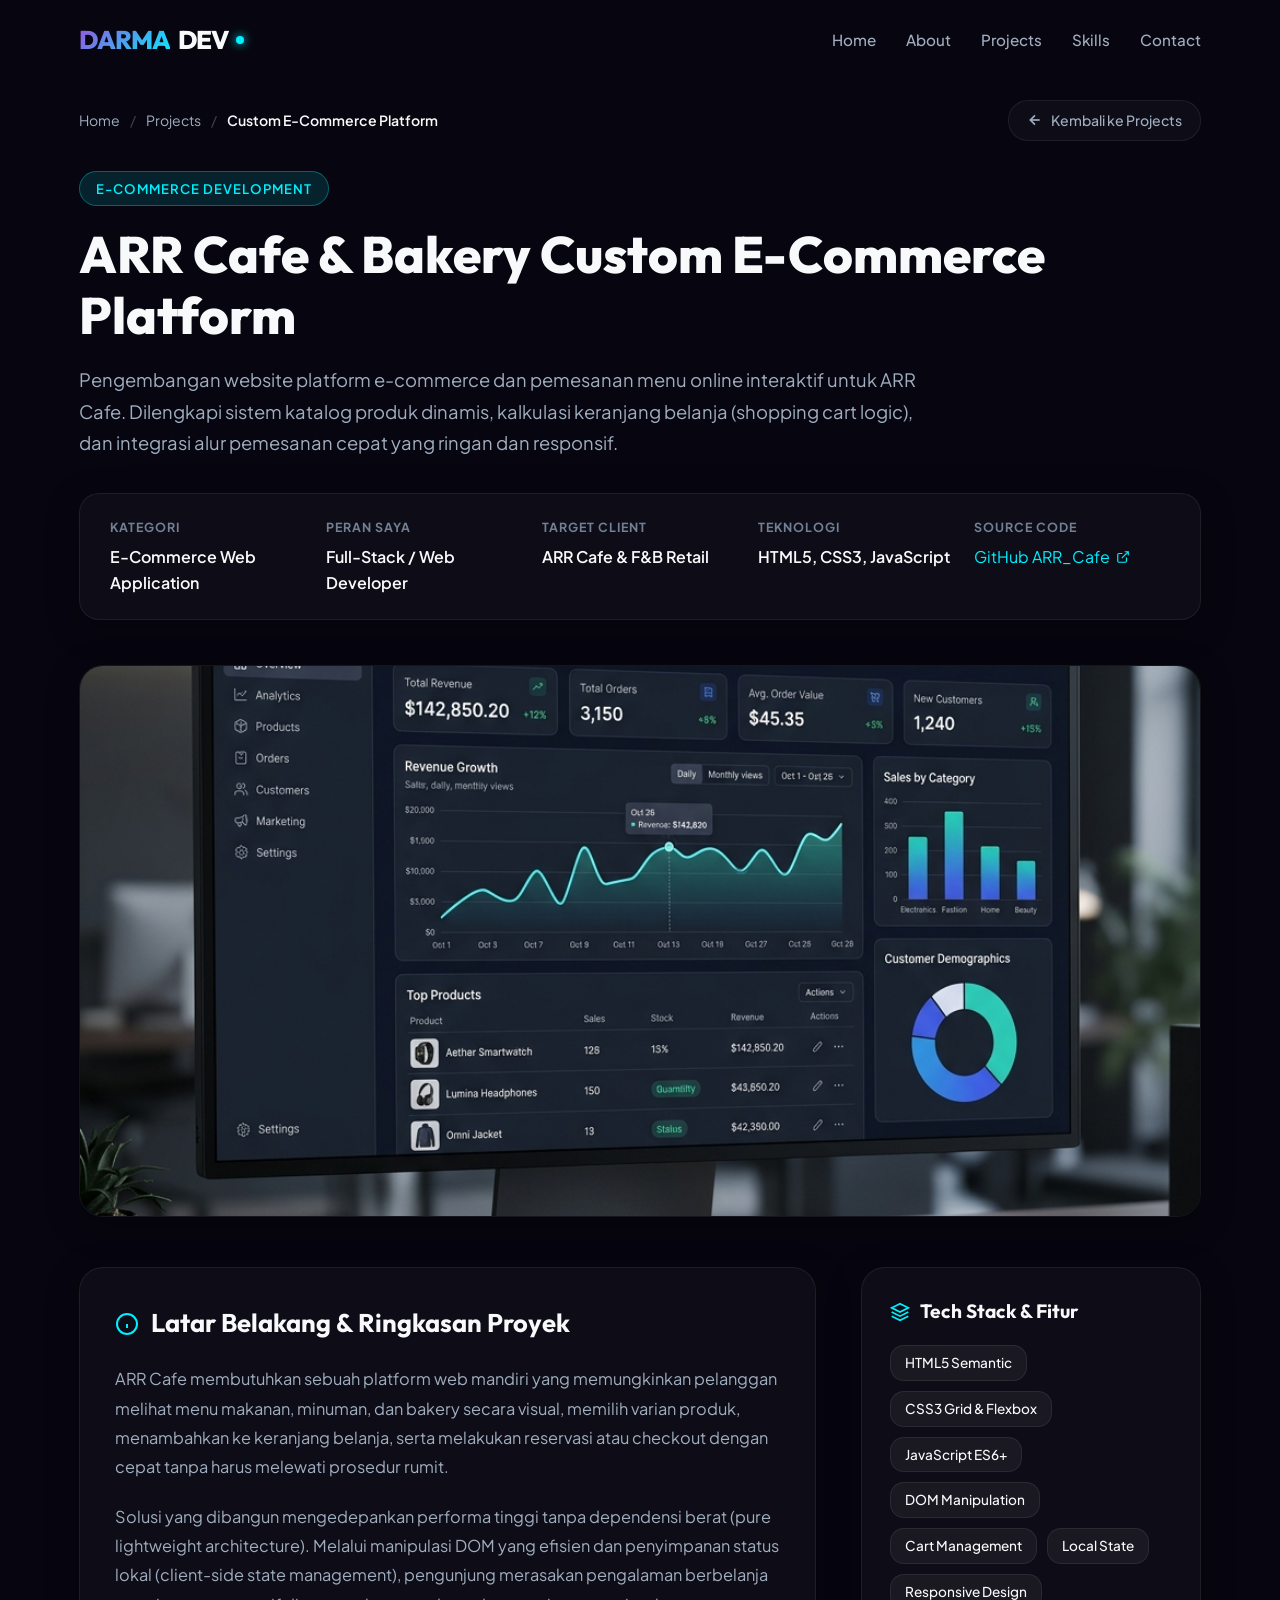
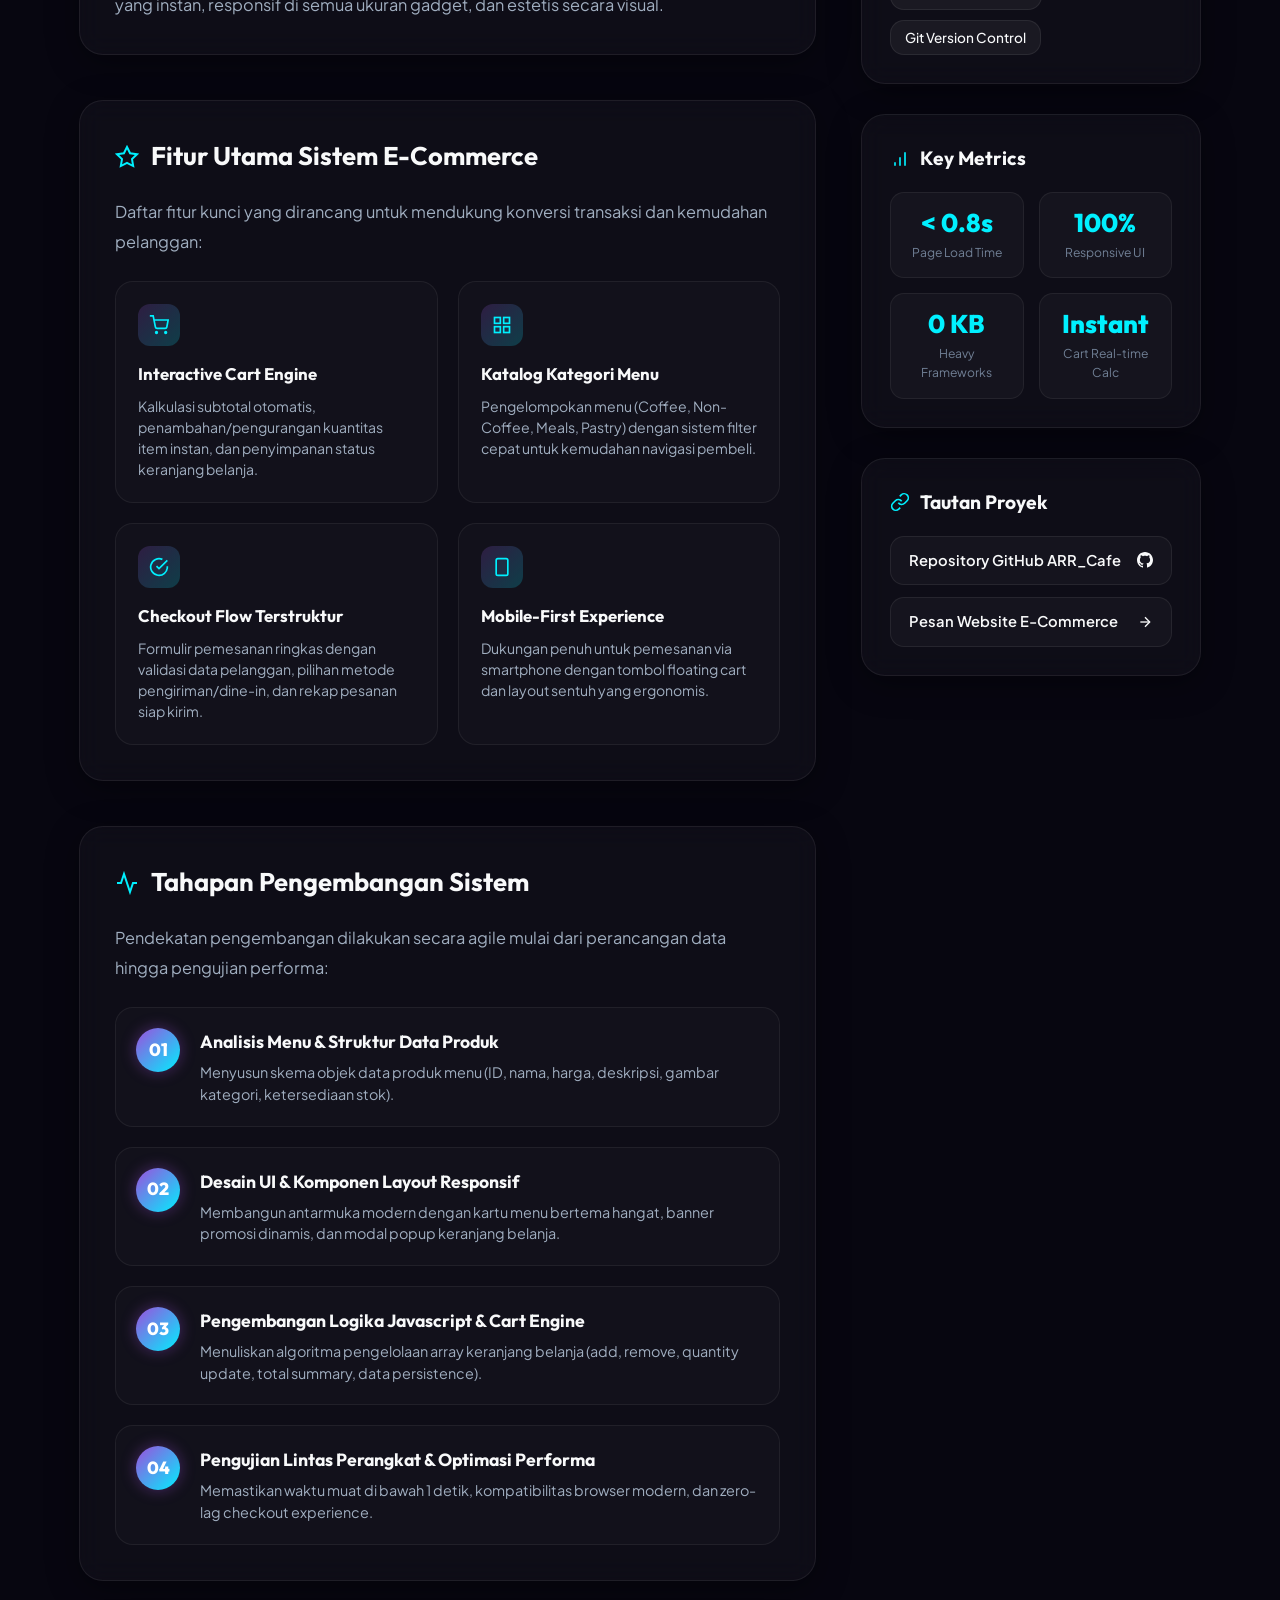
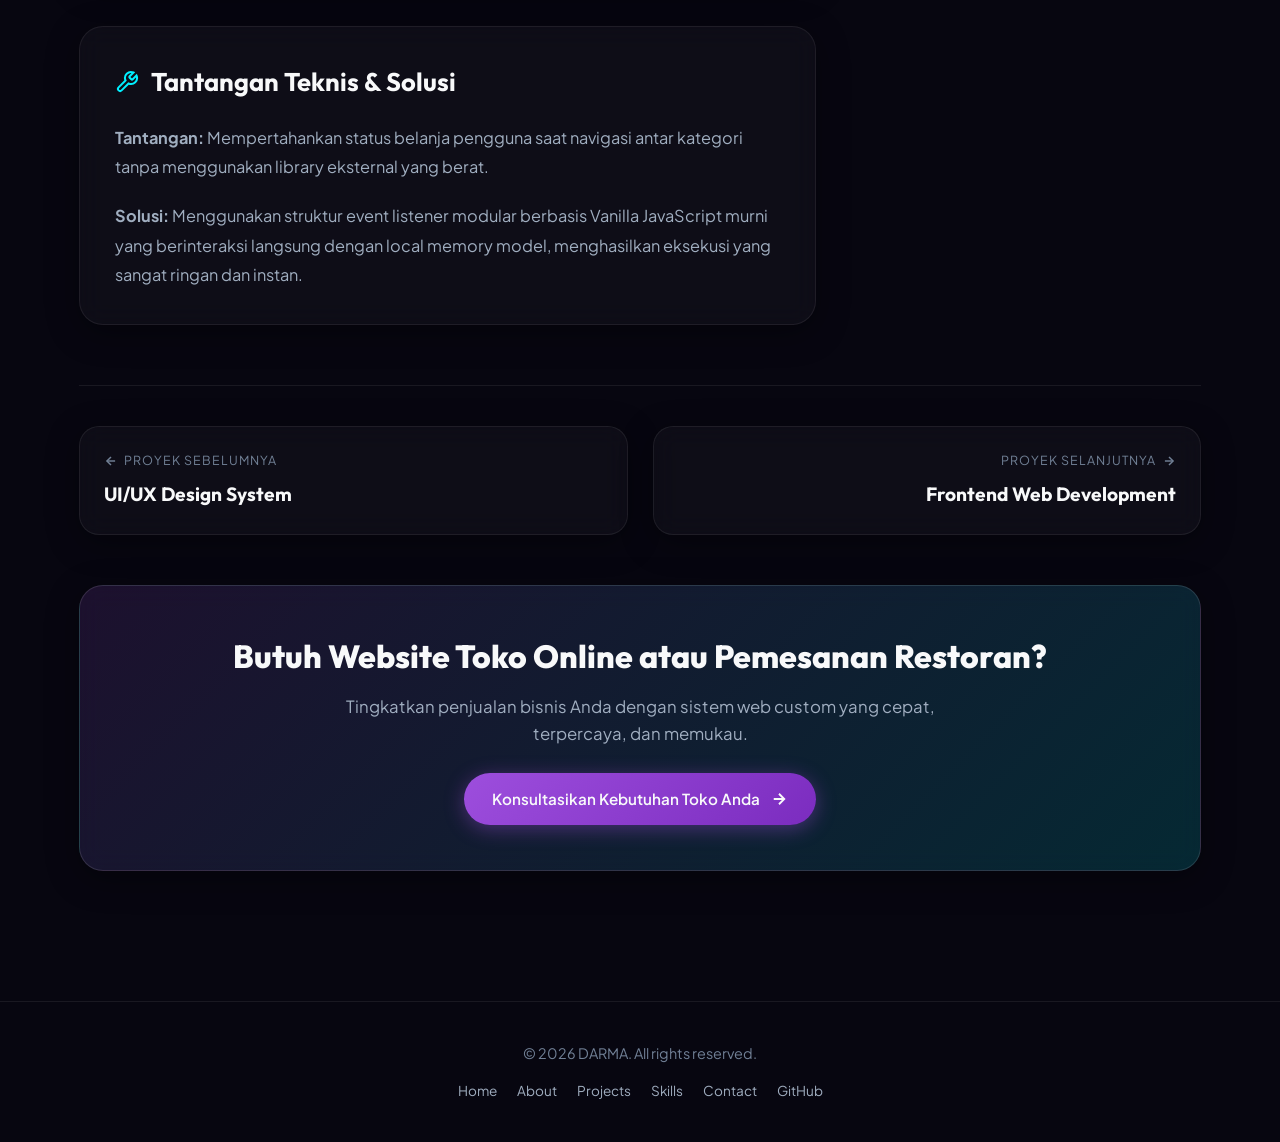
==== project-ecommerce.html @ d7060929 "first commit" ====
<!DOCTYPE html>
<html lang="id">

<head>
  <meta charset="UTF-8">
  <meta name="viewport" content="width=device-width, initial-scale=1.0">
  <title>Custom E-Commerce Platform (ARR Cafe) | Darma Portfolio</title>
  <meta name="description"
    content="Detail proyek Custom E-Commerce Platform (ARR Cafe): Platform toko online dan kafe interaktif dengan katalog produk, shopping cart logic, dan responsive checkout flow.">
  <link rel="stylesheet" href="styles.css">
</head>

<body>

  <!-- Ambient Glow Shapes -->
  <div class="ambient-glows">
    <div class="glow-1"></div>
    <div class="glow-2"></div>
    <div class="glow-3"></div>
  </div>

  <!-- Header Section -->
  <header id="header" class="scrolled">
    <div class="container">
      <a href="index.html#home" class="logo" id="nav-logo">
        <span>DARMA</span>DEV
        <div class="logo-dot"></div>
      </a>

      <div class="menu-btn" id="menu-btn" aria-label="Toggle menu" role="button">
        <span></span>
        <span></span>
        <span></span>
      </div>

      <nav id="nav-bar">
        <ul>
          <li><a href="index.html#home" class="nav-link">Home</a></li>
          <li><a href="index.html#about" class="nav-link">About</a></li>
          <li><a href="index.html#projects" class="nav-link active">Projects</a></li>
          <li><a href="index.html#skills" class="nav-link">Skills</a></li>
          <li><a href="index.html#contact" class="nav-link">Contact</a></li>
        </ul>
      </nav>
    </div>
  </header>

  <main class="project-detail-page">
    <div class="container">

      <!-- Breadcrumb & Back Button -->
      <div class="breadcrumb-wrap">
        <div class="breadcrumb">
          <a href="index.html#home">Home</a>
          <span class="breadcrumb-separator">/</span>
          <a href="index.html#projects">Projects</a>
          <span class="breadcrumb-separator">/</span>
          <span class="breadcrumb-current">Custom E-Commerce Platform</span>
        </div>
        <a href="index.html#projects" class="back-btn">
          <svg width="16" height="16" viewBox="0 0 24 24" fill="none" stroke="currentColor" stroke-width="2.5">
            <line x1="19" y1="12" x2="5" y2="12"></line>
            <polyline points="12 19 5 12 12 5"></polyline>
          </svg>
          Kembali ke Projects
        </a>
      </div>

      <!-- Project Hero Header -->
      <div class="project-detail-hero">
        <div class="project-hero-badge badge-ecom">E-Commerce Development</div>
        <h1 class="project-hero-title">
          ARR Cafe & Bakery <span class="gradient-text">Custom E-Commerce</span> Platform
        </h1>
        <p class="project-hero-subtitle">
          Pengembangan website platform e-commerce dan pemesanan menu online interaktif untuk ARR Cafe. Dilengkapi sistem katalog produk dinamis, kalkulasi keranjang belanja (shopping cart logic), dan integrasi alur pemesanan cepat yang ringan dan responsif.
        </p>

        <!-- Project Meta Bar -->
        <div class="glass-card project-meta-grid">
          <div class="project-meta-item">
            <h5>Kategori</h5>
            <p>E-Commerce Web Application</p>
          </div>
          <div class="project-meta-item">
            <h5>Peran Saya</h5>
            <p>Full-Stack / Web Developer</p>
          </div>
          <div class="project-meta-item">
            <h5>Target Client</h5>
            <p>ARR Cafe & F&B Retail</p>
          </div>
          <div class="project-meta-item">
            <h5>Teknologi</h5>
            <p>HTML5, CSS3, JavaScript</p>
          </div>
          <div class="project-meta-item">
            <h5>Source Code</h5>
            <a href="https://github.com/Darma-kze/ARR_Cafe" target="_blank" rel="noopener noreferrer">
              GitHub ARR_Cafe
              <svg width="14" height="14" viewBox="0 0 24 24" fill="none" stroke="currentColor" stroke-width="2">
                <path d="M18 13v6a2 2 0 0 1-2 2H5a2 2 0 0 1-2-2V8a2 2 0 0 1 2-2h6"></path>
                <polyline points="15 3 21 3 21 9"></polyline>
                <line x1="10" y1="14" x2="21" y2="3"></line>
              </svg>
            </a>
          </div>
        </div>

        <!-- Hero Showcase Image -->
        <div class="project-hero-img-box">
          <img src="assets/project_ecom.png" alt="ARR Cafe Custom E-Commerce Web Platform">
        </div>
      </div>

      <!-- Main Content Layout -->
      <div class="project-detail-layout">

        <!-- Left Main Content Column -->
        <div class="project-main-content">

          <!-- Section 1: Ringkasan Proyek -->
          <div class="glass-card detail-section-block">
            <h3>
              <svg width="24" height="24" viewBox="0 0 24 24" fill="none" stroke="currentColor" stroke-width="2">
                <circle cx="12" cy="12" r="10"></circle>
                <line x1="12" y1="16" x2="12" y2="12"></line>
                <line x1="12" y1="8" x2="12.01" y2="8"></line>
              </svg>
              Latar Belakang & Ringkasan Proyek
            </h3>
            <p>
              ARR Cafe membutuhkan sebuah platform web mandiri yang memungkinkan pelanggan melihat menu makanan, minuman, dan bakery secara visual, memilih varian produk, menambahkan ke keranjang belanja, serta melakukan reservasi atau checkout dengan cepat tanpa harus melewati prosedur rumit.
            </p>
            <p>
              Solusi yang dibangun mengedepankan performa tinggi tanpa dependensi berat (pure lightweight architecture). Melalui manipulasi DOM yang efisien dan penyimpanan status lokal (client-side state management), pengunjung merasakan pengalaman berbelanja yang instan, responsif di semua ukuran gadget, dan estetis secara visual.
            </p>
          </div>

          <!-- Section 2: Fitur Utama & Keunggulan -->
          <div class="glass-card detail-section-block">
            <h3>
              <svg width="24" height="24" viewBox="0 0 24 24" fill="none" stroke="currentColor" stroke-width="2">
                <polygon points="12 2 15.09 8.26 22 9.27 17 14.14 18.18 21.02 12 17.77 5.82 21.02 7 14.14 2 9.27 8.91 8.26 12 2"></polygon>
              </svg>
              Fitur Utama Sistem E-Commerce
            </h3>
            <p>
              Daftar fitur kunci yang dirancang untuk mendukung konversi transaksi dan kemudahan pelanggan:
            </p>

            <div class="detail-feature-grid">
              <div class="detail-feature-card">
                <div class="detail-feature-icon">
                  <svg width="20" height="20" viewBox="0 0 24 24" fill="none" stroke="currentColor" stroke-width="2">
                    <circle cx="9" cy="21" r="1"></circle>
                    <circle cx="20" cy="21" r="1"></circle>
                    <path d="M1 1h4l2.68 13.39a2 2 0 0 0 2 1.61h9.72a2 2 0 0 0 2-1.61L23 6H6"></path>
                  </svg>
                </div>
                <h4>Interactive Cart Engine</h4>
                <p>Kalkulasi subtotal otomatis, penambahan/pengurangan kuantitas item instan, dan penyimpanan status keranjang belanja.</p>
              </div>

              <div class="detail-feature-card">
                <div class="detail-feature-icon">
                  <svg width="20" height="20" viewBox="0 0 24 24" fill="none" stroke="currentColor" stroke-width="2">
                    <rect x="3" y="3" width="7" height="7"></rect>
                    <rect x="14" y="3" width="7" height="7"></rect>
                    <rect x="14" y="14" width="7" height="7"></rect>
                    <rect x="3" y="14" width="7" height="7"></rect>
                  </svg>
                </div>
                <h4>Katalog Kategori Menu</h4>
                <p>Pengelompokan menu (Coffee, Non-Coffee, Meals, Pastry) dengan sistem filter cepat untuk kemudahan navigasi pembeli.</p>
              </div>

              <div class="detail-feature-card">
                <div class="detail-feature-icon">
                  <svg width="20" height="20" viewBox="0 0 24 24" fill="none" stroke="currentColor" stroke-width="2">
                    <path d="M22 11.08V12a10 10 0 1 1-5.93-9.14"></path>
                    <polyline points="22 4 12 14.01 9 11.01"></polyline>
                  </svg>
                </div>
                <h4>Checkout Flow Terstruktur</h4>
                <p>Formulir pemesanan ringkas dengan validasi data pelanggan, pilihan metode pengiriman/dine-in, dan rekap pesanan siap kirim.</p>
              </div>

              <div class="detail-feature-card">
                <div class="detail-feature-icon">
                  <svg width="20" height="20" viewBox="0 0 24 24" fill="none" stroke="currentColor" stroke-width="2">
                    <rect x="5" y="2" width="14" height="20" rx="2" ry="2"></rect>
                    <line x1="12" y1="18" x2="12.01" y2="18"></line>
                  </svg>
                </div>
                <h4>Mobile-First Experience</h4>
                <p>Dukungan penuh untuk pemesanan via smartphone dengan tombol floating cart dan layout sentuh yang ergonomis.</p>
              </div>
            </div>
          </div>

          <!-- Section 3: Metodologi & Alur Proses -->
          <div class="glass-card detail-section-block">
            <h3>
              <svg width="24" height="24" viewBox="0 0 24 24" fill="none" stroke="currentColor" stroke-width="2">
                <polyline points="22 12 18 12 15 21 9 3 6 12 2 12"></polyline>
              </svg>
              Tahapan Pengembangan Sistem
            </h3>
            <p>
              Pendekatan pengembangan dilakukan secara agile mulai dari perancangan data hingga pengujian performa:
            </p>

            <div class="process-timeline">
              <div class="process-step-card">
                <div class="process-step-num">01</div>
                <div class="process-step-body">
                  <h4>Analisis Menu & Struktur Data Produk</h4>
                  <p>Menyusun skema objek data produk menu (ID, nama, harga, deskripsi, gambar kategori, ketersediaan stok).</p>
                </div>
              </div>

              <div class="process-step-card">
                <div class="process-step-num">02</div>
                <div class="process-step-body">
                  <h4>Desain UI & Komponen Layout Responsif</h4>
                  <p>Membangun antarmuka modern dengan kartu menu bertema hangat, banner promosi dinamis, dan modal popup keranjang belanja.</p>
                </div>
              </div>

              <div class="process-step-card">
                <div class="process-step-num">03</div>
                <div class="process-step-body">
                  <h4>Pengembangan Logika Javascript & Cart Engine</h4>
                  <p>Menuliskan algoritma pengelolaan array keranjang belanja (add, remove, quantity update, total summary, data persistence).</p>
                </div>
              </div>

              <div class="process-step-card">
                <div class="process-step-num">04</div>
                <div class="process-step-body">
                  <h4>Pengujian Lintas Perangkat & Optimasi Performa</h4>
                  <p>Memastikan waktu muat di bawah 1 detik, kompatibilitas browser modern, dan zero-lag checkout experience.</p>
                </div>
              </div>
            </div>
          </div>

          <!-- Section 4: Tantangan & Solusi -->
          <div class="glass-card detail-section-block">
            <h3>
              <svg width="24" height="24" viewBox="0 0 24 24" fill="none" stroke="currentColor" stroke-width="2">
                <path d="M14.7 6.3a1 1 0 0 0 0 1.4l1.6 1.6a1 1 0 0 0 1.4 0l3.77-3.77a6 6 0 0 1-7.94 7.94l-6.91 6.91a2.12 2.12 0 0 1-3-3l6.91-6.91a6 6 0 0 1 7.94-7.94l-3.76 3.76z"></path>
              </svg>
              Tantangan Teknis & Solusi
            </h3>
            <p>
              <strong>Tantangan:</strong> Mempertahankan status belanja pengguna saat navigasi antar kategori tanpa menggunakan library eksternal yang berat.
            </p>
            <p>
              <strong>Solusi:</strong> Menggunakan struktur event listener modular berbasis Vanilla JavaScript murni yang berinteraksi langsung dengan local memory model, menghasilkan eksekusi yang sangat ringan dan instan.
            </p>
          </div>

        </div>

        <!-- Right Sidebar Column -->
        <div class="project-sidebar">

          <!-- Tech Stack Box -->
          <div class="glass-card sidebar-card">
            <h4>
              <svg width="20" height="20" viewBox="0 0 24 24" fill="none" stroke="currentColor" stroke-width="2">
                <path d="M12 2L2 7l10 5 10-5-10-5z"></path>
                <path d="M2 17l10 5 10-5"></path>
                <path d="M2 12l10 5 10-5"></path>
              </svg>
              Tech Stack & Fitur
            </h4>
            <div class="tech-badges-wrap">
              <span class="tech-badge-item">HTML5 Semantic</span>
              <span class="tech-badge-item">CSS3 Grid & Flexbox</span>
              <span class="tech-badge-item">JavaScript ES6+</span>
              <span class="tech-badge-item">DOM Manipulation</span>
              <span class="tech-badge-item">Cart Management</span>
              <span class="tech-badge-item">Local State</span>
              <span class="tech-badge-item">Responsive Design</span>
              <span class="tech-badge-item">Git Version Control</span>
            </div>
          </div>

          <!-- Impact Metrics -->
          <div class="glass-card sidebar-card">
            <h4>
              <svg width="20" height="20" viewBox="0 0 24 24" fill="none" stroke="currentColor" stroke-width="2">
                <line x1="12" y1="20" x2="12" y2="10"></line>
                <line x1="18" y1="20" x2="18" y2="4"></line>
                <line x1="6" y1="20" x2="6" y2="16"></line>
              </svg>
              Key Metrics
            </h4>
            <div class="metrics-grid">
              <div class="metric-item">
                <div class="metric-number">&lt; 0.8s</div>
                <div class="metric-label">Page Load Time</div>
              </div>
              <div class="metric-item">
                <div class="metric-number">100%</div>
                <div class="metric-label">Responsive UI</div>
              </div>
              <div class="metric-item">
                <div class="metric-number">0 KB</div>
                <div class="metric-label">Heavy Frameworks</div>
              </div>
              <div class="metric-item">
                <div class="metric-number">Instant</div>
                <div class="metric-label">Cart Real-time Calc</div>
              </div>
            </div>
          </div>

          <!-- Quick Actions & Links -->
          <div class="glass-card sidebar-card">
            <h4>
              <svg width="20" height="20" viewBox="0 0 24 24" fill="none" stroke="currentColor" stroke-width="2">
                <path d="M10 13a5 5 0 0 0 7.54.54l3-3a5 5 0 0 0-7.07-7.07l-1.72 1.71"></path>
                <path d="M14 11a5 5 0 0 0-7.54-.54l-3 3a5 5 0 0 0 7.07 7.07l1.71-1.71"></path>
              </svg>
              Tautan Proyek
            </h4>
            <div class="sidebar-links">
              <a href="https://github.com/Darma-kze/ARR_Cafe" target="_blank" rel="noopener noreferrer" class="sidebar-link-btn btn-github">
                <span>Repository GitHub ARR_Cafe</span>
                <svg width="16" height="16" fill="currentColor" viewBox="0 0 24 24">
                  <path d="M12 0c-6.626 0-12 5.373-12 12 0 5.302 3.438 9.8 8.207 11.387.599.111.793-.261.793-.577v-2.234c-3.338.726-4.033-1.416-4.033-1.416-.546-1.387-1.333-1.756-1.333-1.756-1.089-.745.083-.729.083-.729 1.205.084 1.839 1.237 1.839 1.237 1.07 1.834 2.807 1.304 3.492.997.107-.775.418-1.305.762-1.604-2.665-.305-5.467-1.334-5.467-5.931 0-1.311.469-2.381 1.236-3.221-.124-.303-.535-1.524.117-3.176 0 0 1.008-.322 3.301 1.23.957-.266 1.983-.399 3.003-.404 1.02.005 2.047.138 3.006.404 2.291-1.552 3.297-1.23 3.297-1.23.653 1.653.242 2.874.118 3.176.77.84 1.235 1.911 1.235 3.221 0 4.609-2.807 5.624-5.479 5.921.43.372.823 1.102.823 2.222v3.293c0 .319.192.694.801.576 4.765-1.589 8.199-6.086 8.199-11.386 0-6.627-5.373-12-12-12z" />
                </svg>
              </a>
              <a href="index.html#contact" class="sidebar-link-btn">
                <span>Pesan Website E-Commerce</span>
                <svg width="16" height="16" viewBox="0 0 24 24" fill="none" stroke="currentColor" stroke-width="2">
                  <line x1="5" y1="12" x2="19" y2="12"></line>
                  <polyline points="12 5 19 12 12 19"></polyline>
                </svg>
              </a>
            </div>
          </div>

        </div>

      </div>

      <!-- Pagination Navigation (Prev & Next Project) -->
      <div class="project-pagination-wrap">
        <a href="project-uiux.html" class="glass-card pagination-btn-card">
          <span class="pagination-label">
            <svg width="14" height="14" viewBox="0 0 24 24" fill="none" stroke="currentColor" stroke-width="2.5">
              <line x1="19" y1="12" x2="5" y2="12"></line>
              <polyline points="12 19 5 12 12 5"></polyline>
            </svg>
            Proyek Sebelumnya
          </span>
          <span class="pagination-title">UI/UX Design System</span>
        </a>

        <a href="project-frontend.html" class="glass-card pagination-btn-card next">
          <span class="pagination-label">
            Proyek Selanjutnya
            <svg width="14" height="14" viewBox="0 0 24 24" fill="none" stroke="currentColor" stroke-width="2.5">
              <line x1="5" y1="12" x2="19" y2="12"></line>
              <polyline points="12 5 19 12 12 19"></polyline>
            </svg>
          </span>
          <span class="pagination-title">Frontend Web Development</span>
        </a>
      </div>

      <!-- Bottom CTA Banner -->
      <div class="glass-card project-detail-cta">
        <h3>Butuh Website Toko Online atau Pemesanan Restoran?</h3>
        <p>Tingkatkan penjualan bisnis Anda dengan sistem web custom yang cepat, terpercaya, dan memukau.</p>
        <a href="index.html#contact" class="btn btn-primary" style="display: inline-flex;">
          Konsultasikan Kebutuhan Toko Anda
          <svg width="18" height="18" viewBox="0 0 24 24" fill="none" stroke="currentColor" stroke-width="2.5">
            <line x1="5" y1="12" x2="19" y2="12"></line>
            <polyline points="12 5 19 12 12 19"></polyline>
          </svg>
        </a>
      </div>

    </div>
  </main>

  <!-- Footer Section -->
  <footer>
    <div class="container">
      <p>&copy; 2026 DARMA. All rights reserved.</p>
      <div class="footer-links">
        <a href="index.html#home">Home</a>
        <a href="index.html#about">About</a>
        <a href="index.html#projects">Projects</a>
        <a href="index.html#skills">Skills</a>
        <a href="index.html#contact">Contact</a>
        <a href="https://github.com/Darma-kze" target="_blank" rel="noopener noreferrer">GitHub</a>
      </div>
    </div>
  </footer>

  <script src="script.js"></script>
</body>

</html>
---- styles.css ----
@import url('https://fonts.googleapis.com/css2?family=Outfit:wght@300;400;500;600;700;800&family=Plus+Jakarta+Sans:wght@300;400;500;600;700;800&display=swap');

/* --- CUSTOM VARIABLES --- */
:root {
  --font-heading: 'Outfit', sans-serif;
  --font-body: 'Plus Jakarta Sans', sans-serif;
  
  --bg-dark: #070610;
  --bg-card: rgba(255, 255, 255, 0.03);
  --bg-card-hover: rgba(255, 255, 255, 0.06);
  --border-color: rgba(255, 255, 255, 0.07);
  --border-color-hover: rgba(255, 255, 255, 0.15);
  
  --primary: #9d4edd;
  --primary-glow: rgba(157, 78, 221, 0.4);
  --secondary: #00f0ff;
  --secondary-glow: rgba(0, 240, 255, 0.4);
  --accent: #ff007f;
  
  --text-primary: #f8f9fa;
  --text-secondary: #a0aec0;
  --text-muted: #718096;
  
  --transition-smooth: all 0.4s cubic-bezier(0.16, 1, 0.3, 1);
  --transition-fast: all 0.2s ease;
  
  --glass-blur: blur(12px);
  --glass-shadow: 0 8px 32px 0 rgba(0, 0, 0, 0.37);
  
  --container-max-width: 1200px;
}

/* --- BASE & RESET --- */
* {
  box-sizing: border-box;
  margin: 0;
  padding: 0;
}

html {
  scroll-behavior: smooth;
  font-size: 16px;
  background-color: var(--bg-dark);
}

body {
  font-family: var(--font-body);
  color: var(--text-primary);
  background-color: var(--bg-dark);
  line-height: 1.6;
  overflow-x: hidden;
  position: relative;
}

/* Custom Scrollbar */
::-webkit-scrollbar {
  width: 8px;
}
::-webkit-scrollbar-track {
  background: var(--bg-dark);
}
::-webkit-scrollbar-thumb {
  background: var(--primary);
  border-radius: 4px;
}
::-webkit-scrollbar-thumb:hover {
  background: var(--secondary);
}

a {
  color: inherit;
  text-decoration: none;
  transition: var(--transition-fast);
}

ul {
  list-style: none;
}

img {
  max-width: 100%;
  display: block;
}

input, textarea, button {
  font-family: inherit;
  background: transparent;
  border: none;
  outline: none;
}

/* --- BACKDROP GLOW ANIMATION --- */
.ambient-glows {
  position: absolute;
  top: 0;
  left: 0;
  width: 100%;
  height: 100%;
  overflow: hidden;
  z-index: -1;
  pointer-events: none;
}

.glow-1, .glow-2, .glow-3 {
  position: absolute;
  border-radius: 50%;
  filter: blur(120px);
  opacity: 0.15;
  animation: pulse 12s infinite alternate ease-in-out;
}

.glow-1 {
  width: 500px;
  height: 500px;
  background: var(--primary);
  top: -10%;
  right: -5%;
  animation-duration: 15s;
}

.glow-2 {
  width: 600px;
  height: 600px;
  background: var(--secondary);
  top: 40%;
  left: -10%;
  animation-duration: 18s;
  animation-delay: 2s;
}

.glow-3 {
  width: 400px;
  height: 400px;
  background: var(--accent);
  bottom: 5%;
  right: 5%;
  animation-duration: 12s;
  animation-delay: 4s;
}

@keyframes pulse {
  0% {
    transform: translate(0, 0) scale(1);
  }
  100% {
    transform: translate(50px, 30px) scale(1.15);
  }
}

/* --- CORE LAYOUT --- */
.container {
  width: 90%;
  max-width: var(--container-max-width);
  margin: 0 auto;
  padding: 0 15px;
}

section {
  padding: 100px 0 80px 0;
  position: relative;
}

.section-title {
  font-family: var(--font-heading);
  font-size: 2.5rem;
  font-weight: 700;
  text-align: center;
  margin-bottom: 50px;
  position: relative;
  letter-spacing: -0.5px;
}

.section-title span {
  background: linear-gradient(135deg, var(--primary), var(--secondary));
  -webkit-background-clip: text;
  -webkit-text-fill-color: transparent;
}

/* --- GLASSMORPHISM CARD UTILITY --- */
.glass-card {
  background: var(--bg-card);
  backdrop-filter: var(--glass-blur);
  -webkit-backdrop-filter: var(--glass-blur);
  border: 1px solid var(--border-color);
  border-radius: 16px;
  box-shadow: var(--glass-shadow);
  transition: var(--transition-smooth);
}

.glass-card:hover {
  border-color: var(--border-color-hover);
  background: var(--bg-card-hover);
  transform: translateY(-5px);
  box-shadow: 0 12px 40px 0 rgba(157, 78, 221, 0.15);
}

/* --- HEADER & NAVIGATION --- */
header {
  position: fixed;
  top: 0;
  left: 0;
  width: 100%;
  z-index: 1000;
  transition: var(--transition-smooth);
}

header.scrolled {
  background: rgba(7, 6, 16, 0.7);
  backdrop-filter: var(--glass-blur);
  -webkit-backdrop-filter: var(--glass-blur);
  border-bottom: 1px solid var(--border-color);
  box-shadow: 0 4px 30px rgba(0, 0, 0, 0.2);
}

header .container {
  display: flex;
  justify-content: space-between;
  align-items: center;
  height: 80px;
}

.logo {
  font-family: var(--font-heading);
  font-size: 1.6rem;
  font-weight: 800;
  letter-spacing: -1px;
  display: flex;
  align-items: center;
  gap: 8px;
}

.logo span {
  background: linear-gradient(135deg, var(--primary), var(--secondary));
  -webkit-background-clip: text;
  -webkit-text-fill-color: transparent;
}

.logo-dot {
  width: 8px;
  height: 8px;
  background-color: var(--secondary);
  border-radius: 50%;
  box-shadow: 0 0 10px var(--secondary);
}

nav ul {
  display: flex;
  gap: 30px;
}

nav a {
  font-size: 0.95rem;
  font-weight: 500;
  color: var(--text-secondary);
  position: relative;
  padding: 6px 0;
}

nav a:hover, nav a.active {
  color: var(--text-primary);
}

nav a::after {
  content: '';
  position: absolute;
  bottom: 0;
  left: 0;
  width: 0;
  height: 2px;
  background: linear-gradient(90deg, var(--primary), var(--secondary));
  transition: var(--transition-smooth);
}

nav a:hover::after, nav a.active::after {
  width: 100%;
}

.menu-btn {
  display: none;
  cursor: pointer;
  flex-direction: column;
  gap: 6px;
}

.menu-btn span {
  display: block;
  width: 25px;
  height: 2px;
  background-color: var(--text-primary);
  transition: var(--transition-fast);
}

/* --- HERO SECTION --- */
.hero {
  min-height: 100vh;
  display: flex;
  align-items: center;
  padding-top: 100px;
}

.hero-wrapper {
  display: grid;
  grid-template-columns: 1.2fr 0.8fr;
  align-items: center;
  gap: 40px;
}

.hero-content {
  display: flex;
  flex-direction: column;
  gap: 20px;
}

.hero-tag {
  align-self: flex-start;
  padding: 6px 16px;
  border-radius: 20px;
  background: rgba(157, 78, 221, 0.15);
  border: 1px solid rgba(157, 78, 221, 0.3);
  color: #c8b6ff;
  font-size: 0.85rem;
  font-weight: 600;
  letter-spacing: 0.5px;
  display: flex;
  align-items: center;
  gap: 8px;
}

.hero-tag::before {
  content: '';
  display: inline-block;
  width: 6px;
  height: 6px;
  background-color: var(--primary);
  border-radius: 50%;
  box-shadow: 0 0 8px var(--primary);
}

.hero-content h1 {
  font-family: var(--font-heading);
  font-size: 3.8rem;
  font-weight: 800;
  line-height: 1.15;
  letter-spacing: -1.5px;
}

.hero-content h1 span.gradient-text {
  background: linear-gradient(135deg, var(--primary), var(--secondary));
  -webkit-background-clip: text;
  -webkit-text-fill-color: transparent;
  position: relative;
}

.hero-content p {
  color: var(--text-secondary);
  font-size: 1.15rem;
  max-width: 550px;
  margin-bottom: 15px;
}

.typing-wrapper {
  display: inline-flex;
  align-items: center;
  gap: 5px;
  font-family: var(--font-heading);
  font-weight: 700;
}

.typed-text {
  color: var(--secondary);
  text-shadow: 0 0 15px var(--secondary-glow);
}

.cursor {
  display: inline-block;
  width: 3px;
  background-color: var(--secondary);
  animation: blink 0.8s infinite;
}

@keyframes blink {
  0%, 100% { opacity: 1; }
  50% { opacity: 0; }
}

.hero-btns {
  display: flex;
  gap: 20px;
  margin-top: 10px;
}

.btn {
  display: inline-flex;
  align-items: center;
  justify-content: center;
  gap: 10px;
  padding: 14px 28px;
  border-radius: 30px;
  font-weight: 600;
  font-size: 0.95rem;
  cursor: pointer;
  transition: var(--transition-smooth);
}

.btn-primary {
  background: linear-gradient(135deg, var(--primary), #7b2cbf);
  color: var(--text-primary);
  box-shadow: 0 4px 20px var(--primary-glow);
}

.btn-primary:hover {
  transform: translateY(-3px);
  box-shadow: 0 8px 30px var(--primary-glow);
}

.btn-secondary {
  border: 1px solid var(--border-color);
  background: var(--bg-card);
  backdrop-filter: var(--glass-blur);
  -webkit-backdrop-filter: var(--glass-blur);
  color: var(--text-primary);
}

.btn-secondary:hover {
  background: rgba(255, 255, 255, 0.08);
  border-color: var(--border-color-hover);
  transform: translateY(-3px);
}

/* Hero Art - Floating Screen */
.hero-art {
  position: relative;
  display: flex;
  justify-content: center;
  align-items: center;
}

.art-container {
  position: relative;
  width: 100%;
  max-width: 400px;
  height: 400px;
}

.art-circle {
  position: absolute;
  top: 50%;
  left: 50%;
  transform: translate(-50%, -50%);
  width: 300px;
  height: 300px;
  border-radius: 50%;
  background: radial-gradient(circle, var(--primary-glow) 0%, transparent 70%);
  animation: floatCircle 8s infinite alternate ease-in-out;
}

.art-card {
  position: absolute;
  width: 280px;
  height: 180px;
  padding: 20px;
  display: flex;
  flex-direction: column;
  justify-content: space-between;
}

.art-card-1 {
  top: 15%;
  left: 5%;
  transform: rotate(-6deg);
  animation: floatCard1 6s infinite alternate ease-in-out;
}

.art-card-2 {
  bottom: 15%;
  right: 5%;
  transform: rotate(4deg);
  animation: floatCard2 7s infinite alternate ease-in-out;
}

.art-badge {
  display: flex;
  align-items: center;
  gap: 10px;
}

.art-badge-icon {
  width: 36px;
  height: 36px;
  border-radius: 50%;
  background: rgba(157, 78, 221, 0.2);
  display: flex;
  align-items: center;
  justify-content: center;
  color: var(--primary);
}

.art-badge-info h4 {
  font-family: var(--font-heading);
  font-size: 0.95rem;
  font-weight: 600;
}

.art-badge-info p {
  font-size: 0.75rem;
  color: var(--text-secondary);
}

.art-graph {
  display: flex;
  align-items: flex-end;
  gap: 6px;
  height: 60px;
}

.art-graph-bar {
  flex: 1;
  background: linear-gradient(180deg, var(--secondary), transparent);
  border-radius: 4px;
  height: 10%;
  animation: growBar 2s infinite alternate ease-in-out;
}

.art-graph-bar:nth-child(2) { height: 40%; animation-delay: 0.2s; background: linear-gradient(180deg, var(--primary), transparent); }
.art-graph-bar:nth-child(3) { height: 75%; animation-delay: 0.4s; }
.art-graph-bar:nth-child(4) { height: 50%; animation-delay: 0.6s; background: linear-gradient(180deg, var(--primary), transparent); }
.art-graph-bar:nth-child(5) { height: 90%; animation-delay: 0.8s; }

@keyframes floatCircle {
  0% { transform: translate(-50%, -50%) scale(1); }
  100% { transform: translate(-45%, -55%) scale(1.1); }
}

@keyframes floatCard1 {
  0% { transform: rotate(-6deg) translateY(0); }
  100% { transform: rotate(-4deg) translateY(-15px); }
}

@keyframes floatCard2 {
  0% { transform: rotate(4deg) translateY(0); }
  100% { transform: rotate(6deg) translateY(15px); }
}

@keyframes growBar {
  0% { transform: scaleY(0.7); }
  100% { transform: scaleY(1); }
}

/* --- ABOUT SECTION --- */
.about-wrapper {
  display: grid;
  grid-template-columns: 0.9fr 1.1fr;
  gap: 50px;
  align-items: stretch;
}

.about-img-wrapper {
  position: relative;
  display: flex;
  justify-content: center;
  height: 100%;
}

.about-card {
  padding: 40px 30px;
  width: 100%;
  max-width: 380px;
  height: 100%;
  border-radius: 24px;
  text-align: center;
  position: relative;
  display: flex;
  flex-direction: column;
  justify-content: center;
  align-items: center;
  box-sizing: border-box;
}

.profile-img-container {
  width: 130px;
  height: 130px;
  border-radius: 50%;
  margin: 0 auto 20px auto;
  position: relative;
  background: linear-gradient(135deg, var(--primary), var(--secondary));
  padding: 4px;
}

.profile-img {
  width: 100%;
  height: 100%;
  border-radius: 50%;
  object-fit: cover;
  background-color: var(--bg-dark);
  display: flex;
  align-items: center;
  justify-content: center;
  overflow: hidden;
}

.profile-img img {
  width: 100%;
  height: 100%;
  border-radius: 50%;
  object-fit: cover;
  display: block;
}

.profile-img svg {
  width: 60px;
  height: 60px;
  fill: var(--text-secondary);
}

.profile-glow {
  position: absolute;
  top: 0;
  left: 0;
  width: 100%;
  height: 100%;
  border-radius: 50%;
  box-shadow: 0 0 20px var(--primary-glow);
  z-index: -1;
  animation: rotateGlow 8s infinite linear;
}

@keyframes rotateGlow {
  100% { transform: rotate(360deg); }
}

.about-card h3 {
  font-family: var(--font-heading);
  font-size: 1.5rem;
  margin-bottom: 5px;
}

.about-card .role {
  color: var(--secondary);
  font-weight: 600;
  font-size: 0.9rem;
  margin-bottom: 25px;
}

.social-links {
  display: flex;
  justify-content: center;
  gap: 15px;
}

.social-icon {
  width: 40px;
  height: 40px;
  border-radius: 50%;
  background: rgba(255, 255, 255, 0.05);
  border: 1px solid var(--border-color);
  display: flex;
  align-items: center;
  justify-content: center;
  transition: var(--transition-smooth);
}

.social-icon:hover {
  background: var(--primary);
  border-color: var(--primary);
  color: white;
  transform: translateY(-3px) scale(1.1);
  box-shadow: 0 5px 15px var(--primary-glow);
}

.card-experience {
  width: 100%;
  margin-top: 25px;
  padding-top: 20px;
  border-top: 1px solid rgba(255, 255, 255, 0.08);
  text-align: left;
}

.exp-title {
  display: flex;
  align-items: center;
  gap: 8px;
  color: var(--text-muted);
  font-size: 0.8rem;
  font-weight: 600;
  text-transform: uppercase;
  letter-spacing: 0.08em;
  margin-bottom: 12px;
}

.exp-title svg {
  color: var(--secondary);
}

.exp-list {
  display: flex;
  flex-direction: column;
  gap: 10px;
  width: 100%;
}

.exp-item {
  display: flex;
  align-items: center;
  gap: 12px;
  padding: 10px 14px;
  background: rgba(255, 255, 255, 0.03);
  border: 1px solid rgba(255, 255, 255, 0.06);
  border-radius: 14px;
  text-decoration: none;
  color: inherit;
  transition: var(--transition-smooth);
  cursor: pointer;
}

.exp-item:hover {
  background: rgba(255, 255, 255, 0.06);
  border-color: var(--primary);
  transform: translateX(4px);
  box-shadow: 0 4px 15px rgba(0, 0, 0, 0.2), 0 0 10px var(--primary-glow);
}

.exp-arrow {
  margin-left: auto;
  color: var(--text-muted);
  opacity: 0.5;
  transition: var(--transition-smooth);
  display: flex;
  align-items: center;
}

.exp-item:hover .exp-arrow {
  color: var(--secondary);
  opacity: 1;
  transform: translate(2px, -2px);
}

.exp-logo {
  width: 38px;
  height: 38px;
  border-radius: 10px;
  display: flex;
  align-items: center;
  justify-content: center;
  flex-shrink: 0;
}

.logo-softwaresekolah {
  background: linear-gradient(135deg, rgba(59, 130, 246, 0.2), rgba(16, 185, 129, 0.2));
  color: #60a5fa;
  border: 1px solid rgba(59, 130, 246, 0.35);
}

.logo-inosoft {
  background: linear-gradient(135deg, rgba(99, 102, 241, 0.2), rgba(236, 72, 153, 0.2));
  color: var(--secondary);
  border: 1px solid rgba(236, 72, 153, 0.35);
}

.logo-cortez {
  background: linear-gradient(135deg, rgba(245, 158, 11, 0.2), rgba(236, 72, 153, 0.2));
  color: #fbbf24;
  border: 1px solid rgba(245, 158, 11, 0.35);
}

.exp-info {
  display: flex;
  flex-direction: column;
  gap: 2px;
}

.exp-info h5 {
  font-size: 0.88rem;
  font-family: var(--font-heading);
  color: var(--text-primary);
  margin: 0;
  line-height: 1.25;
}

.exp-role {
  font-size: 0.76rem;
  color: var(--text-secondary);
}

.about-info {
  display: flex;
  flex-direction: column;
  gap: 25px;
}

.about-bio {
  color: var(--text-secondary);
  font-size: 1.02rem;
  line-height: 1.7;
}

.about-pillars {
  display: grid;
  grid-template-columns: repeat(auto-fit, minmax(200px, 1fr));
  gap: 16px;
  margin: 10px 0;
}

.pillar-card {
  padding: 16px 18px;
  border-radius: 16px;
  background: rgba(255, 255, 255, 0.03);
  border: 1px solid rgba(255, 255, 255, 0.08);
  transition: var(--transition-smooth);
}

.pillar-card:hover {
  transform: translateY(-3px);
  border-color: var(--primary);
  box-shadow: 0 8px 20px rgba(0, 0, 0, 0.3), 0 0 15px var(--primary-glow);
  background: rgba(255, 255, 255, 0.06);
}

.pillar-header {
  display: flex;
  align-items: center;
  gap: 10px;
  margin-bottom: 8px;
}

.pillar-icon {
  width: 32px;
  height: 32px;
  border-radius: 8px;
  background: linear-gradient(135deg, rgba(99, 102, 241, 0.2), rgba(236, 72, 153, 0.2));
  display: flex;
  align-items: center;
  justify-content: center;
  color: var(--secondary);
  flex-shrink: 0;
}

.pillar-icon svg {
  width: 18px;
  height: 18px;
}

.pillar-header h4 {
  font-size: 0.95rem;
  font-family: var(--font-heading);
  color: var(--text-primary);
  margin: 0;
}

.pillar-card p {
  font-size: 0.83rem;
  color: var(--text-secondary);
  line-height: 1.45;
  margin: 0;
}

.about-stats {
  display: grid;
  grid-template-columns: repeat(3, 1fr);
  gap: 20px;
}

.stat-item {
  padding: 20px;
  text-align: center;
}

.stat-item h4 {
  font-family: var(--font-heading);
  font-size: 2.2rem;
  font-weight: 800;
  background: linear-gradient(135deg, var(--primary), var(--secondary));
  -webkit-background-clip: text;
  -webkit-text-fill-color: transparent;
  line-height: 1.1;
  margin-bottom: 5px;
}

.stat-item p {
  font-size: 0.85rem;
  color: var(--text-secondary);
}

/* --- PROJECTS SECTION --- */
.projects-filter {
  display: flex;
  justify-content: center;
  gap: 15px;
  margin-bottom: 40px;
  flex-wrap: wrap;
}

.filter-btn {
  padding: 8px 20px;
  border-radius: 20px;
  font-size: 0.9rem;
  font-weight: 500;
  color: var(--text-secondary);
  cursor: pointer;
  background: var(--bg-card);
  border: 1px solid var(--border-color);
  transition: var(--transition-smooth);
}

.filter-btn:hover {
  border-color: var(--border-color-hover);
  color: var(--text-primary);
}

.filter-btn.active {
  background: var(--primary);
  border-color: var(--primary);
  color: var(--text-primary);
  box-shadow: 0 4px 15px var(--primary-glow);
}

.projects-grid {
  display: grid;
  grid-template-columns: repeat(auto-fill, minmax(340px, 1fr));
  gap: 30px;
}

.project-card {
  overflow: hidden;
  height: 100%;
  display: flex;
  flex-direction: column;
}

.project-img-wrapper {
  position: relative;
  width: 100%;
  height: 200px;
  overflow: hidden;
  border-bottom: 1px solid var(--border-color);
  background: rgba(0,0,0,0.2);
}

.project-img-wrapper img {
  width: 100%;
  height: 100%;
  object-fit: cover;
  transition: transform 0.6s cubic-bezier(0.16, 1, 0.3, 1);
}

.project-card:hover .project-img-wrapper img {
  transform: scale(1.08);
}

.project-overlay {
  position: absolute;
  top: 0;
  left: 0;
  width: 100%;
  height: 100%;
  background: rgba(7, 6, 16, 0.7);
  display: flex;
  align-items: center;
  justify-content: center;
  gap: 15px;
  opacity: 0;
  transition: var(--transition-smooth);
  backdrop-filter: blur(4px);
}

.project-card:hover .project-overlay {
  opacity: 1;
}

.project-link-btn {
  width: 45px;
  height: 45px;
  border-radius: 50%;
  background: var(--text-primary);
  color: var(--bg-dark);
  display: flex;
  align-items: center;
  justify-content: center;
  transition: var(--transition-smooth);
}

.project-link-btn:hover {
  transform: scale(1.1);
  background: var(--secondary);
  box-shadow: 0 0 15px var(--secondary-glow);
}

.project-content {
  padding: 25px;
  display: flex;
  flex-direction: column;
  flex-grow: 1;
}

.project-tags {
  display: flex;
  gap: 8px;
  flex-wrap: wrap;
  margin-bottom: 15px;
}

.project-tag {
  font-size: 0.75rem;
  font-weight: 600;
  padding: 4px 10px;
  border-radius: 12px;
  background: rgba(255, 255, 255, 0.05);
  border: 1px solid var(--border-color);
  color: var(--text-secondary);
}

.project-content h3 {
  font-family: var(--font-heading);
  font-size: 1.3rem;
  margin-bottom: 10px;
  letter-spacing: -0.3px;
}

.project-content p {
  color: var(--text-secondary);
  font-size: 0.92rem;
  margin-bottom: 20px;
  flex-grow: 1;
}

.project-footer {
  display: flex;
  justify-content: space-between;
  align-items: center;
  border-top: 1px solid var(--border-color);
  padding-top: 15px;
  margin-top: auto;
}

.project-view-more {
  font-size: 0.85rem;
  font-weight: 600;
  color: var(--secondary);
  display: flex;
  align-items: center;
  gap: 5px;
}

.project-view-more:hover {
  gap: 8px;
}

/* --- SKILLS SECTION --- */
.skills-grid {
  display: grid;
  grid-template-columns: repeat(auto-fit, minmax(320px, 1fr));
  gap: 25px;
}

.skill-category {
  padding: 28px;
  height: 100%;
  display: flex;
  flex-direction: column;
  transition: var(--transition-smooth);
}

.skill-category:hover {
  transform: translateY(-5px);
  border-color: var(--border-color-hover);
  box-shadow: 0 12px 30px rgba(0, 0, 0, 0.4), 0 0 20px var(--primary-glow);
}

.skill-category-header {
  display: flex;
  align-items: center;
  gap: 14px;
  margin-bottom: 22px;
  border-bottom: 1px solid var(--border-color);
  padding-bottom: 14px;
}

.skill-category-icon {
  width: 38px;
  height: 38px;
  border-radius: 10px;
  background: linear-gradient(135deg, rgba(157, 78, 221, 0.2), rgba(0, 240, 255, 0.2));
  border: 1px solid rgba(255, 255, 255, 0.1);
  display: flex;
  align-items: center;
  justify-content: center;
  color: var(--secondary);
  flex-shrink: 0;
  box-shadow: 0 0 12px rgba(0, 240, 255, 0.15);
}

.skill-category-icon svg {
  width: 20px;
  height: 20px;
}

.skill-category-header h3 {
  font-family: var(--font-heading);
  font-size: 1.18rem;
  color: var(--text-primary);
  margin: 0;
  letter-spacing: -0.2px;
}

.skill-list {
  display: flex;
  flex-direction: column;
  gap: 16px;
}

.skill-item {
  display: flex;
  flex-direction: column;
  gap: 8px;
}

.skill-info {
  display: flex;
  justify-content: space-between;
  font-size: 0.88rem;
  font-weight: 500;
}

.skill-name {
  color: var(--text-primary);
}

.skill-pct {
  color: var(--secondary);
  font-weight: 600;
  font-size: 0.85rem;
}

.skill-bar-bg {
  width: 100%;
  height: 6px;
  background: rgba(255, 255, 255, 0.05);
  border-radius: 3px;
  overflow: hidden;
  position: relative;
}

.skill-bar-fill {
  height: 100%;
  border-radius: 3px;
  background: linear-gradient(90deg, var(--primary), var(--secondary));
  width: 0%; /* Animated on load/scroll */
  transition: width 1.5s cubic-bezier(0.16, 1, 0.3, 1);
  box-shadow: 0 0 8px var(--primary-glow);
}

/* --- CONTACT SECTION --- */
.contact-wrapper {
  display: grid;
  grid-template-columns: 0.8fr 1.2fr;
  gap: 50px;
}

.contact-info-panel {
  display: flex;
  flex-direction: column;
  gap: 30px;
}

.contact-card {
  padding: 25px;
  display: flex;
  gap: 20px;
  align-items: center;
}

.contact-card-link {
  text-decoration: none;
  cursor: pointer;
}

.contact-card-link:hover .contact-detail-link {
  color: var(--secondary);
}

.contact-card-link:hover .contact-icon {
  transform: scale(1.08);
  transition: var(--transition-fast);
}

.contact-icon {
  width: 50px;
  height: 50px;
  border-radius: 12px;
  background: rgba(0, 240, 255, 0.1);
  border: 1px solid rgba(0, 240, 255, 0.2);
  display: flex;
  align-items: center;
  justify-content: center;
  color: var(--secondary);
  transition: var(--transition-fast);
}

.contact-details h4 {
  font-family: var(--font-heading);
  font-size: 1.05rem;
  margin-bottom: 4px;
}

.contact-details p {
  font-size: 0.9rem;
  color: var(--text-secondary);
  transition: var(--transition-fast);
}

.contact-form-panel {
  padding: 40px;
}

.form-group {
  margin-bottom: 25px;
  position: relative;
}

.form-group label {
  display: block;
  font-size: 0.85rem;
  font-weight: 600;
  margin-bottom: 8px;
  color: var(--text-secondary);
}

.form-control {
  width: 100%;
  padding: 14px 20px;
  border-radius: 10px;
  background: rgba(255, 255, 255, 0.02);
  border: 1px solid var(--border-color);
  color: var(--text-primary);
  font-size: 0.95rem;
  transition: var(--transition-smooth);
}

.form-control:focus {
  background: rgba(255, 255, 255, 0.04);
  border-color: var(--secondary);
  box-shadow: 0 0 15px rgba(0, 240, 255, 0.15);
}

textarea.form-control {
  height: 150px;
  resize: none;
}

.submit-btn {
  width: 100%;
  padding: 14px 0;
  border-radius: 10px;
  font-weight: 600;
  cursor: pointer;
  display: flex;
  align-items: center;
  justify-content: center;
  gap: 10px;
  background: linear-gradient(135deg, var(--primary), var(--secondary));
  color: var(--text-primary);
  transition: var(--transition-smooth);
  box-shadow: 0 4px 15px var(--primary-glow);
}

.submit-btn:hover {
  transform: translateY(-2px);
  box-shadow: 0 8px 25px var(--secondary-glow);
}

.submit-btn:disabled {
  opacity: 0.7;
  cursor: not-allowed;
  transform: none;
}

.form-status {
  margin-top: 15px;
  font-size: 0.9rem;
  text-align: center;
  display: none;
}

.form-status.success {
  display: block;
  color: #00ff88;
}

.form-status.error {
  display: block;
  color: #ff3366;
}

/* --- FOOTER --- */
footer {
  padding: 40px 0;
  border-top: 1px solid var(--border-color);
  text-align: center;
  margin-top: 50px;
}

footer p {
  color: var(--text-muted);
  font-size: 0.9rem;
  margin-bottom: 15px;
}

.footer-links {
  display: flex;
  justify-content: center;
  gap: 20px;
  font-size: 0.85rem;
  color: var(--text-secondary);
}

/* --- RESPONSIVE MEDIA QUERIES --- */
@media (max-width: 992px) {
  .hero-content h1 {
    font-size: 3rem;
  }
  .about-wrapper {
    grid-template-columns: 1fr;
    gap: 40px;
  }
  .about-img-wrapper {
    order: -1;
  }
  .skills-grid {
    grid-template-columns: repeat(2, 1fr);
  }
  .contact-wrapper {
    grid-template-columns: 1fr;
  }
}

@media (max-width: 768px) {
  section {
    padding: 80px 0 60px 0;
  }
  .section-title {
    font-size: 2rem;
  }
  .hero-wrapper {
    grid-template-columns: 1fr;
    text-align: center;
    gap: 30px;
  }
  .hero-tag {
    align-self: center;
  }
  .hero-content p {
    margin: 0 auto;
  }
  .hero-btns {
    justify-content: center;
  }
  .hero-art {
    display: none; /* Hide interactive floating art on small mobile devices to prevent clutter */
  }
  .skills-grid {
    grid-template-columns: 1fr;
  }

  .about-pillars {
    grid-template-columns: 1fr;
  }

  .about-stats {
    gap: 12px;
  }
  
  /* Mobile Menu navigation toggles */
  .menu-btn {
    display: flex;
  }
  
  nav {
    position: fixed;
    top: 80px;
    left: 0;
    width: 100%;
    height: 0;
    overflow: hidden;
    background: rgba(7, 6, 16, 0.95);
    backdrop-filter: var(--glass-blur);
    -webkit-backdrop-filter: var(--glass-blur);
    border-bottom: 0px solid var(--border-color);
    transition: var(--transition-smooth);
  }
  
  nav.active {
    height: calc(100vh - 80px);
    border-bottom: 1px solid var(--border-color);
  }
  
  nav ul {
    flex-direction: column;
    align-items: center;
    padding-top: 50px;
    gap: 40px;
  }
  
  nav a {
    font-size: 1.25rem;
  }
  
  .menu-btn.active span:nth-child(1) {
    transform: rotate(45deg) translate(6px, 6px);
  }
  
  .menu-btn.active span:nth-child(2) {
    opacity: 0;
  }
  
  .menu-btn.active span:nth-child(3) {
    transform: rotate(-45deg) translate(5px, -5px);
  }
}

/* =========================================================
   PROJECT DETAIL PAGES STYLING
   ========================================================= */

.project-detail-page {
  padding-top: 100px;
  padding-bottom: 80px;
}

.breadcrumb-wrap {
  display: flex;
  align-items: center;
  justify-content: space-between;
  margin-bottom: 30px;
  flex-wrap: wrap;
  gap: 15px;
}

.breadcrumb {
  display: flex;
  align-items: center;
  gap: 10px;
  font-size: 0.88rem;
  color: var(--text-muted);
}

.breadcrumb a {
  color: var(--text-secondary);
  transition: var(--transition-fast);
}

.breadcrumb a:hover {
  color: var(--secondary);
}

.breadcrumb-separator {
  opacity: 0.5;
}

.breadcrumb-current {
  color: var(--text-primary);
  font-weight: 600;
}

.back-btn {
  display: inline-flex;
  align-items: center;
  gap: 8px;
  padding: 8px 18px;
  border-radius: 20px;
  background: var(--bg-card);
  border: 1px solid var(--border-color);
  color: var(--text-secondary);
  font-size: 0.88rem;
  font-weight: 500;
  transition: var(--transition-smooth);
}

.back-btn:hover {
  background: var(--bg-card-hover);
  border-color: var(--secondary);
  color: var(--secondary);
  transform: translateX(-4px);
  box-shadow: 0 0 15px var(--secondary-glow);
}

/* Project Detail Hero */
.project-detail-hero {
  margin-bottom: 50px;
}

.project-hero-badge {
  display: inline-flex;
  align-items: center;
  gap: 8px;
  padding: 6px 16px;
  border-radius: 30px;
  background: rgba(157, 78, 221, 0.12);
  border: 1px solid rgba(157, 78, 221, 0.3);
  color: var(--primary);
  font-size: 0.82rem;
  font-weight: 600;
  text-transform: uppercase;
  letter-spacing: 1px;
  margin-bottom: 18px;
}

.project-hero-badge.badge-ecom {
  background: rgba(0, 240, 255, 0.12);
  border-color: rgba(0, 240, 255, 0.3);
  color: var(--secondary);
}

.project-hero-badge.badge-frontend {
  background: rgba(255, 0, 127, 0.12);
  border-color: rgba(255, 0, 127, 0.3);
  color: var(--accent);
}

.project-hero-badge.badge-photo {
  background: rgba(245, 158, 11, 0.12);
  border-color: rgba(245, 158, 11, 0.3);
  color: #fbbf24;
}

.project-hero-badge.badge-video {
  background: rgba(16, 185, 129, 0.12);
  border-color: rgba(16, 185, 129, 0.3);
  color: #34d399;
}

.project-hero-title {
  font-family: var(--font-heading);
  font-size: clamp(2rem, 4vw, 3.2rem);
  font-weight: 800;
  line-height: 1.2;
  margin-bottom: 18px;
}

.project-hero-subtitle {
  color: var(--text-secondary);
  font-size: 1.15rem;
  max-width: 850px;
  line-height: 1.7;
  margin-bottom: 35px;
}

/* Project Meta Bar */
.project-meta-grid {
  display: grid;
  grid-template-columns: repeat(auto-fit, minmax(180px, 1fr));
  gap: 20px;
  padding: 24px 30px;
  border-radius: 20px;
  margin-bottom: 45px;
}

.project-meta-item h5 {
  font-size: 0.78rem;
  text-transform: uppercase;
  letter-spacing: 1px;
  color: var(--text-muted);
  margin-bottom: 6px;
}

.project-meta-item p {
  font-size: 1rem;
  font-weight: 600;
  color: var(--text-primary);
}

.project-meta-item a {
  color: var(--secondary);
  display: inline-flex;
  align-items: center;
  gap: 6px;
}

.project-meta-item a:hover {
  text-decoration: underline;
}

/* Project Hero Image Container */
.project-hero-img-box {
  width: 100%;
  border-radius: 24px;
  overflow: hidden;
  position: relative;
  border: 1px solid var(--border-color);
  box-shadow: var(--glass-shadow);
  margin-bottom: 50px;
  background: rgba(0, 0, 0, 0.4);
}

.project-hero-img-box img {
  width: 100%;
  height: auto;
  max-height: 550px;
  object-fit: cover;
  display: block;
}

/* Main Content Layout */
.project-detail-layout {
  display: grid;
  grid-template-columns: 1fr 340px;
  gap: 45px;
  align-items: start;
}

.project-main-content {
  display: flex;
  flex-direction: column;
  gap: 45px;
}

.detail-section-block {
  padding: 35px;
  border-radius: 24px;
}

.detail-section-block h3 {
  font-family: var(--font-heading);
  font-size: 1.6rem;
  font-weight: 700;
  margin-bottom: 20px;
  display: flex;
  align-items: center;
  gap: 12px;
}

.detail-section-block h3 svg {
  color: var(--secondary);
}

.detail-section-block p {
  color: var(--text-secondary);
  font-size: 1.02rem;
  line-height: 1.8;
  margin-bottom: 20px;
}

.detail-section-block p:last-child {
  margin-bottom: 0;
}

/* Feature Cards Grid */
.detail-feature-grid {
  display: grid;
  grid-template-columns: repeat(auto-fit, minmax(240px, 1fr));
  gap: 20px;
  margin-top: 25px;
}

.detail-feature-card {
  padding: 22px;
  border-radius: 18px;
  background: rgba(255, 255, 255, 0.02);
  border: 1px solid rgba(255, 255, 255, 0.06);
  transition: var(--transition-smooth);
}

.detail-feature-card:hover {
  transform: translateY(-4px);
  border-color: var(--primary);
  background: rgba(255, 255, 255, 0.05);
  box-shadow: 0 10px 25px rgba(0, 0, 0, 0.3), 0 0 15px var(--primary-glow);
}

.detail-feature-icon {
  width: 42px;
  height: 42px;
  border-radius: 12px;
  background: linear-gradient(135deg, rgba(157, 78, 221, 0.2), rgba(0, 240, 255, 0.2));
  color: var(--secondary);
  display: flex;
  align-items: center;
  justify-content: center;
  margin-bottom: 15px;
}

.detail-feature-card h4 {
  font-size: 1.05rem;
  font-family: var(--font-heading);
  margin-bottom: 8px;
}

.detail-feature-card p {
  font-size: 0.88rem;
  color: var(--text-secondary);
  line-height: 1.5;
  margin-bottom: 0;
}

/* Process Timeline */
.process-timeline {
  display: flex;
  flex-direction: column;
  gap: 20px;
  margin-top: 25px;
}

.process-step-card {
  display: flex;
  gap: 20px;
  padding: 20px;
  border-radius: 18px;
  background: rgba(255, 255, 255, 0.02);
  border: 1px solid rgba(255, 255, 255, 0.06);
}

.process-step-num {
  width: 44px;
  height: 44px;
  border-radius: 50%;
  background: linear-gradient(135deg, var(--primary), var(--secondary));
  color: #fff;
  font-family: var(--font-heading);
  font-weight: 800;
  font-size: 1.1rem;
  display: flex;
  align-items: center;
  justify-content: center;
  flex-shrink: 0;
  box-shadow: 0 0 15px var(--primary-glow);
}

.process-step-body h4 {
  font-size: 1.1rem;
  font-family: var(--font-heading);
  margin-bottom: 6px;
}

.process-step-body p {
  font-size: 0.9rem;
  color: var(--text-secondary);
  line-height: 1.5;
  margin-bottom: 0;
}

/* Sidebar Styles */
.project-sidebar {
  display: flex;
  flex-direction: column;
  gap: 30px;
  position: sticky;
  top: 100px;
}

.sidebar-card {
  padding: 28px;
  border-radius: 24px;
}

.sidebar-card h4 {
  font-family: var(--font-heading);
  font-size: 1.2rem;
  margin-bottom: 18px;
  display: flex;
  align-items: center;
  gap: 10px;
}

.sidebar-card h4 svg {
  color: var(--secondary);
}

.tech-badges-wrap {
  display: flex;
  flex-wrap: wrap;
  gap: 10px;
}

.tech-badge-item {
  display: inline-flex;
  align-items: center;
  gap: 6px;
  padding: 6px 14px;
  border-radius: 14px;
  background: rgba(255, 255, 255, 0.05);
  border: 1px solid var(--border-color);
  font-size: 0.85rem;
  font-weight: 500;
  color: var(--text-primary);
  transition: var(--transition-fast);
}

.tech-badge-item:hover {
  border-color: var(--secondary);
  background: rgba(0, 240, 255, 0.1);
  transform: translateY(-2px);
}

.sidebar-links {
  display: flex;
  flex-direction: column;
  gap: 12px;
}

.sidebar-link-btn {
  display: flex;
  align-items: center;
  justify-content: space-between;
  padding: 12px 18px;
  border-radius: 14px;
  background: var(--bg-card);
  border: 1px solid var(--border-color);
  font-size: 0.92rem;
  font-weight: 600;
  color: var(--text-primary);
  transition: var(--transition-smooth);
}

.sidebar-link-btn:hover {
  background: var(--primary);
  border-color: var(--primary);
  box-shadow: 0 4px 15px var(--primary-glow);
  transform: translateX(4px);
}

.sidebar-link-btn.btn-github:hover {
  background: #24292e;
  border-color: #444d56;
  box-shadow: 0 4px 15px rgba(255, 255, 255, 0.1);
}

.sidebar-link-btn.btn-insta:hover {
  background: linear-gradient(45deg, #f09433 0%, #e6683c 25%, #dc2743 50%, #cc2366 75%, #bc1888 100%);
  border-color: transparent;
  box-shadow: 0 4px 15px rgba(220, 39, 67, 0.4);
}

/* Key Metrics Box */
.metrics-grid {
  display: grid;
  grid-template-columns: 1fr 1fr;
  gap: 15px;
}

.metric-item {
  padding: 15px;
  border-radius: 14px;
  background: rgba(255, 255, 255, 0.03);
  border: 1px solid rgba(255, 255, 255, 0.06);
  text-align: center;
}

.metric-number {
  font-family: var(--font-heading);
  font-size: 1.6rem;
  font-weight: 800;
  color: var(--secondary);
  line-height: 1.2;
}

.metric-label {
  font-size: 0.76rem;
  color: var(--text-muted);
  margin-top: 4px;
}

/* Project Pagination Navigation */
.project-pagination-wrap {
  margin-top: 60px;
  padding-top: 40px;
  border-top: 1px solid var(--border-color);
  display: grid;
  grid-template-columns: 1fr 1fr;
  gap: 25px;
}

.pagination-btn-card {
  padding: 24px;
  border-radius: 20px;
  display: flex;
  flex-direction: column;
  gap: 8px;
  transition: var(--transition-smooth);
}

.pagination-btn-card.next {
  text-align: right;
  align-items: flex-end;
}

.pagination-label {
  font-size: 0.78rem;
  text-transform: uppercase;
  letter-spacing: 1px;
  color: var(--text-muted);
  display: flex;
  align-items: center;
  gap: 6px;
}

.pagination-title {
  font-family: var(--font-heading);
  font-size: 1.2rem;
  font-weight: 700;
  color: var(--text-primary);
  transition: var(--transition-fast);
}

.pagination-btn-card:hover {
  transform: translateY(-4px);
  border-color: var(--secondary);
  box-shadow: 0 10px 30px rgba(0, 0, 0, 0.4), 0 0 20px var(--secondary-glow);
}

.pagination-btn-card:hover .pagination-title {
  color: var(--secondary);
}

/* CTA Banner at bottom of detail */
.project-detail-cta {
  margin-top: 50px;
  padding: 45px 35px;
  border-radius: 24px;
  text-align: center;
  position: relative;
  overflow: hidden;
  background: linear-gradient(135deg, rgba(157, 78, 221, 0.15), rgba(0, 240, 255, 0.15));
  border: 1px solid rgba(255, 255, 255, 0.12);
}

.project-detail-cta h3 {
  font-family: var(--font-heading);
  font-size: 2rem;
  font-weight: 800;
  margin-bottom: 12px;
}

.project-detail-cta p {
  color: var(--text-secondary);
  max-width: 600px;
  margin: 0 auto 25px auto;
  font-size: 1.05rem;
}

@media (max-width: 900px) {
  .project-detail-layout {
    grid-template-columns: 1fr;
  }
  .project-sidebar {
    position: static;
  }
  .project-pagination-wrap {
    grid-template-columns: 1fr;
  }
  .pagination-btn-card.next {
    text-align: left;
    align-items: flex-start;
  }
}
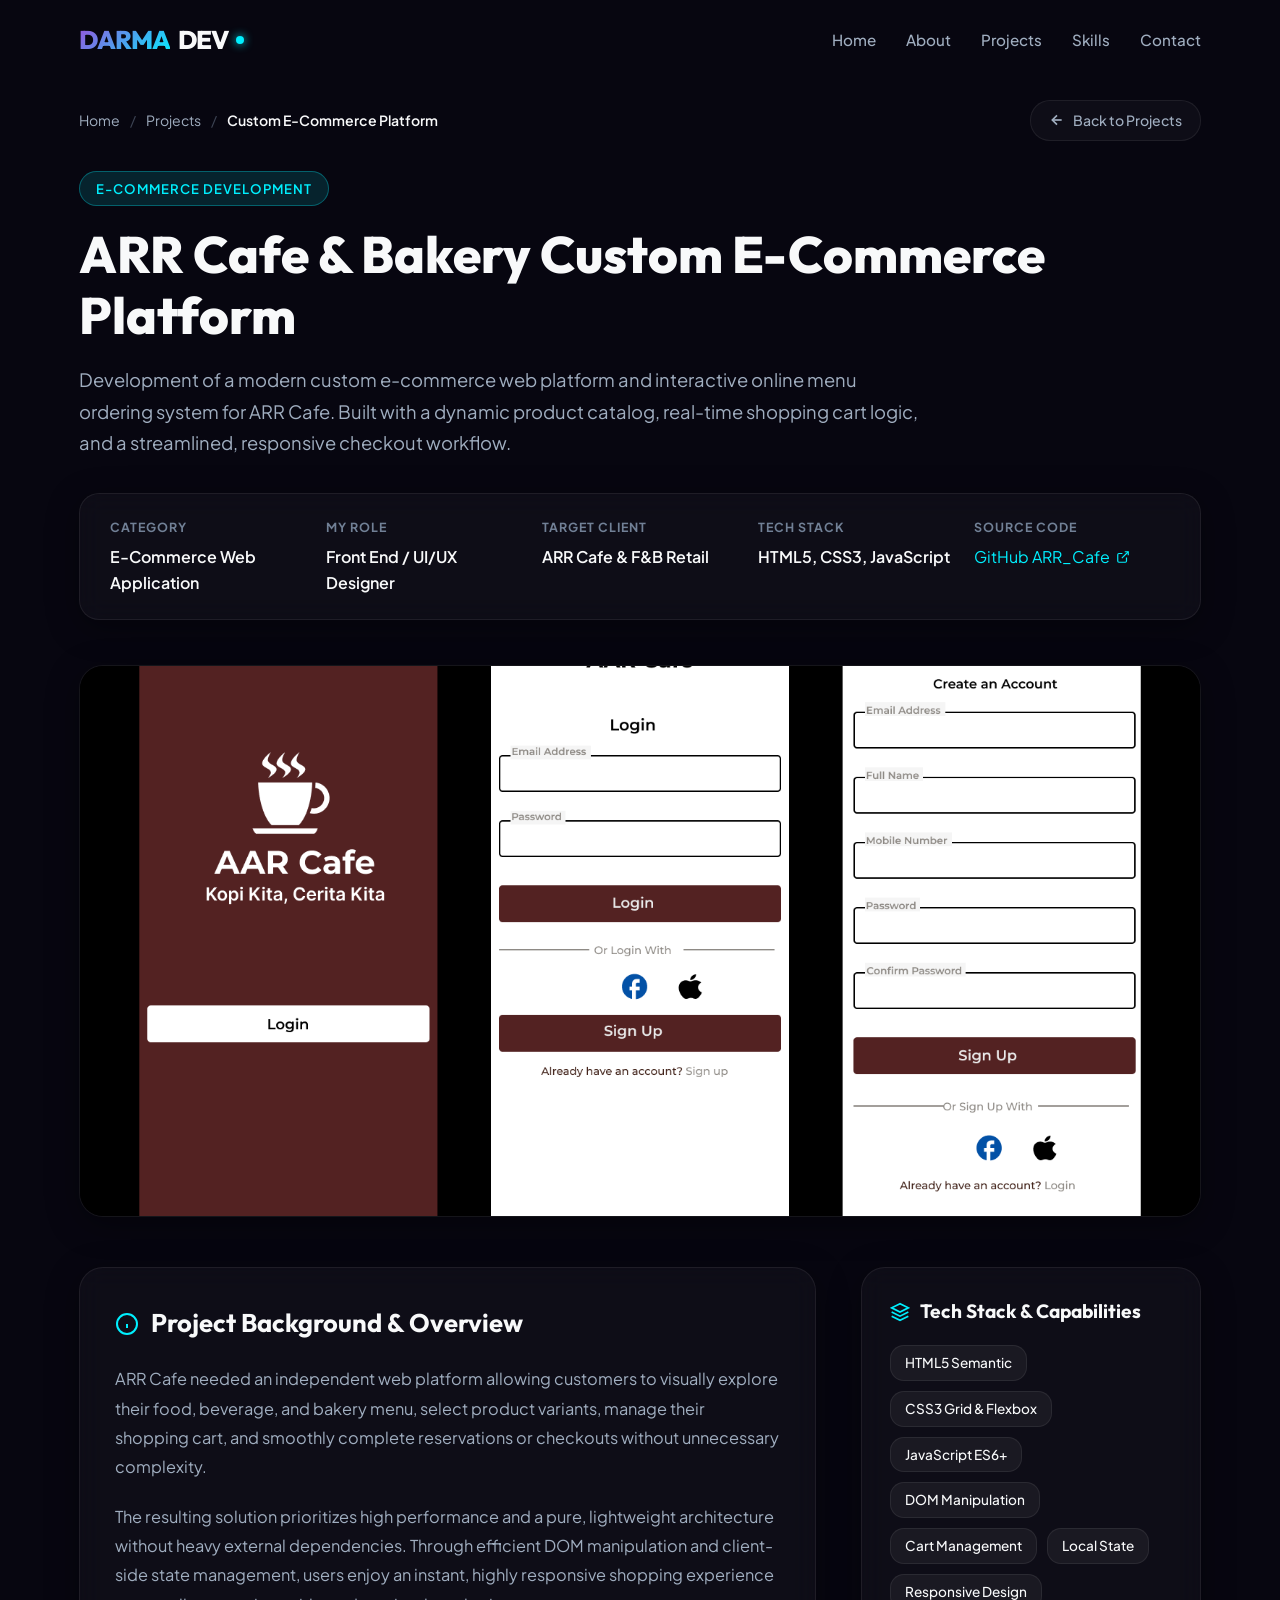
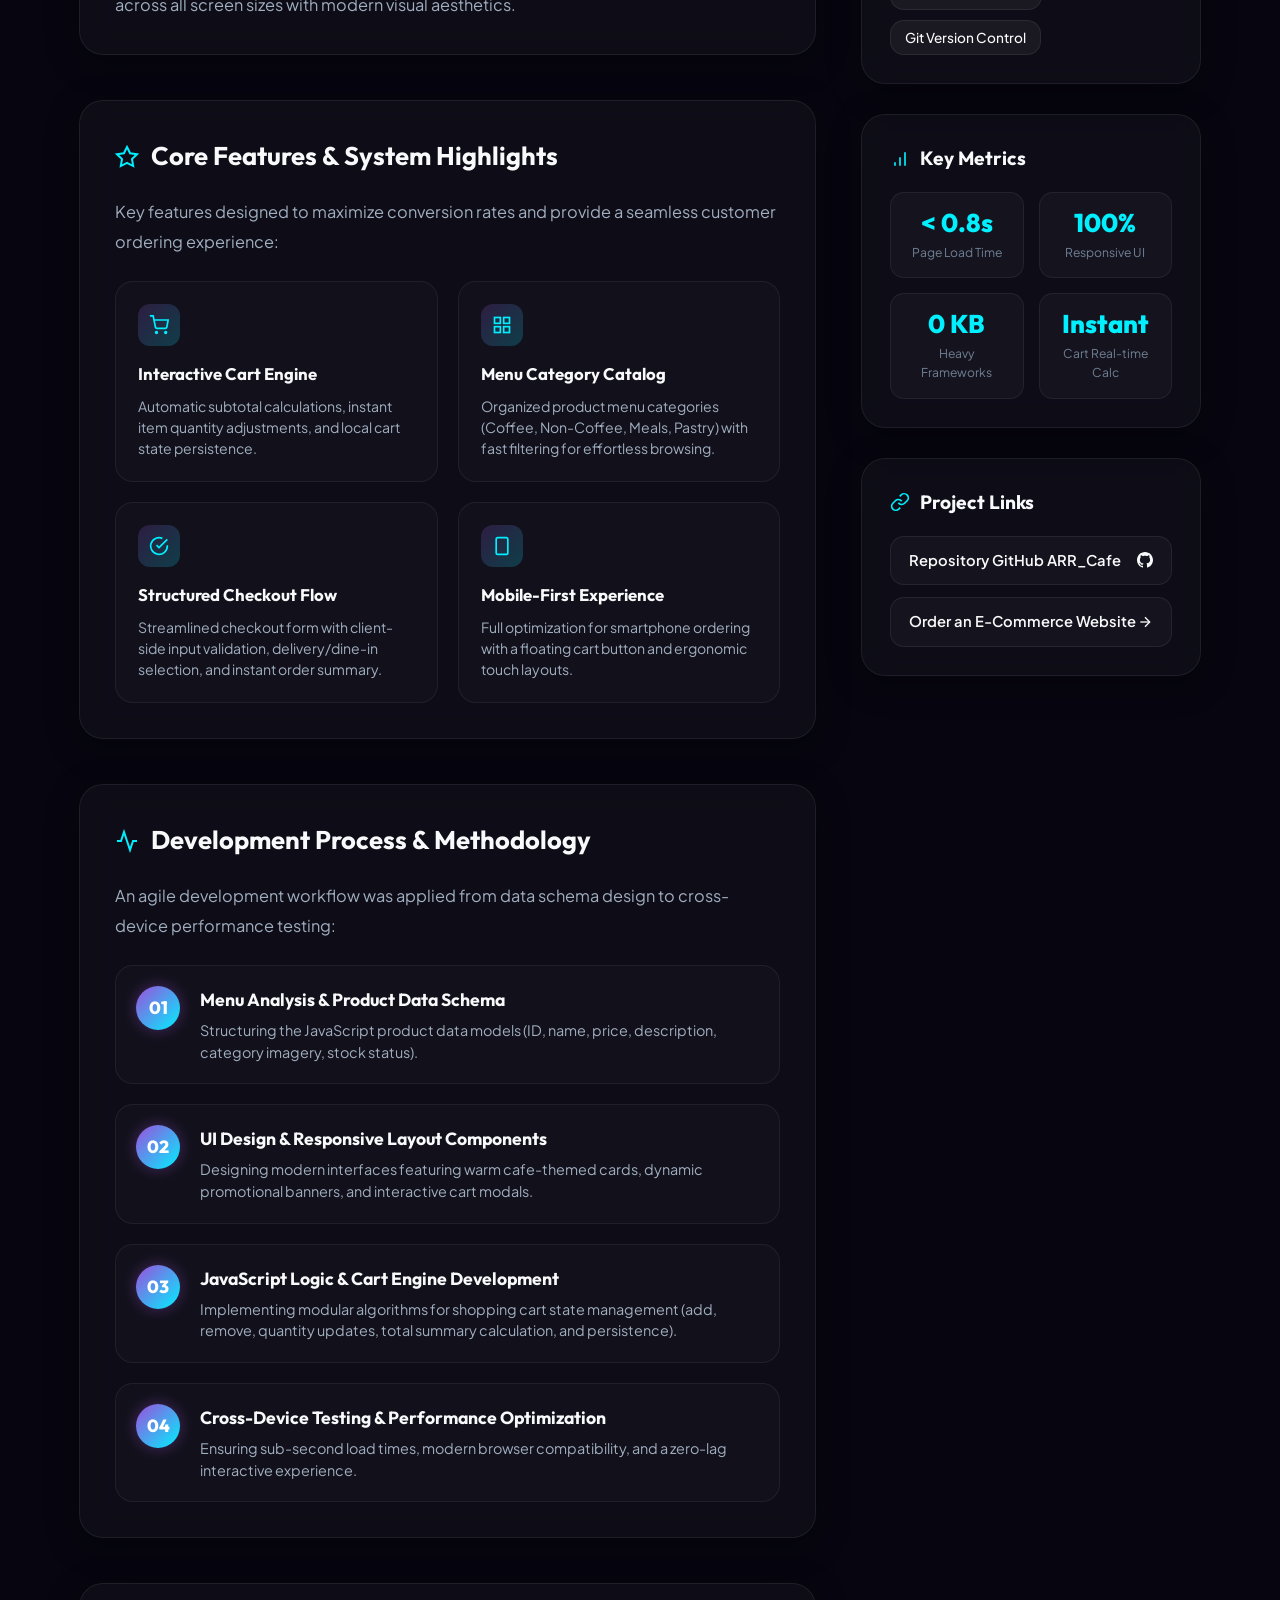
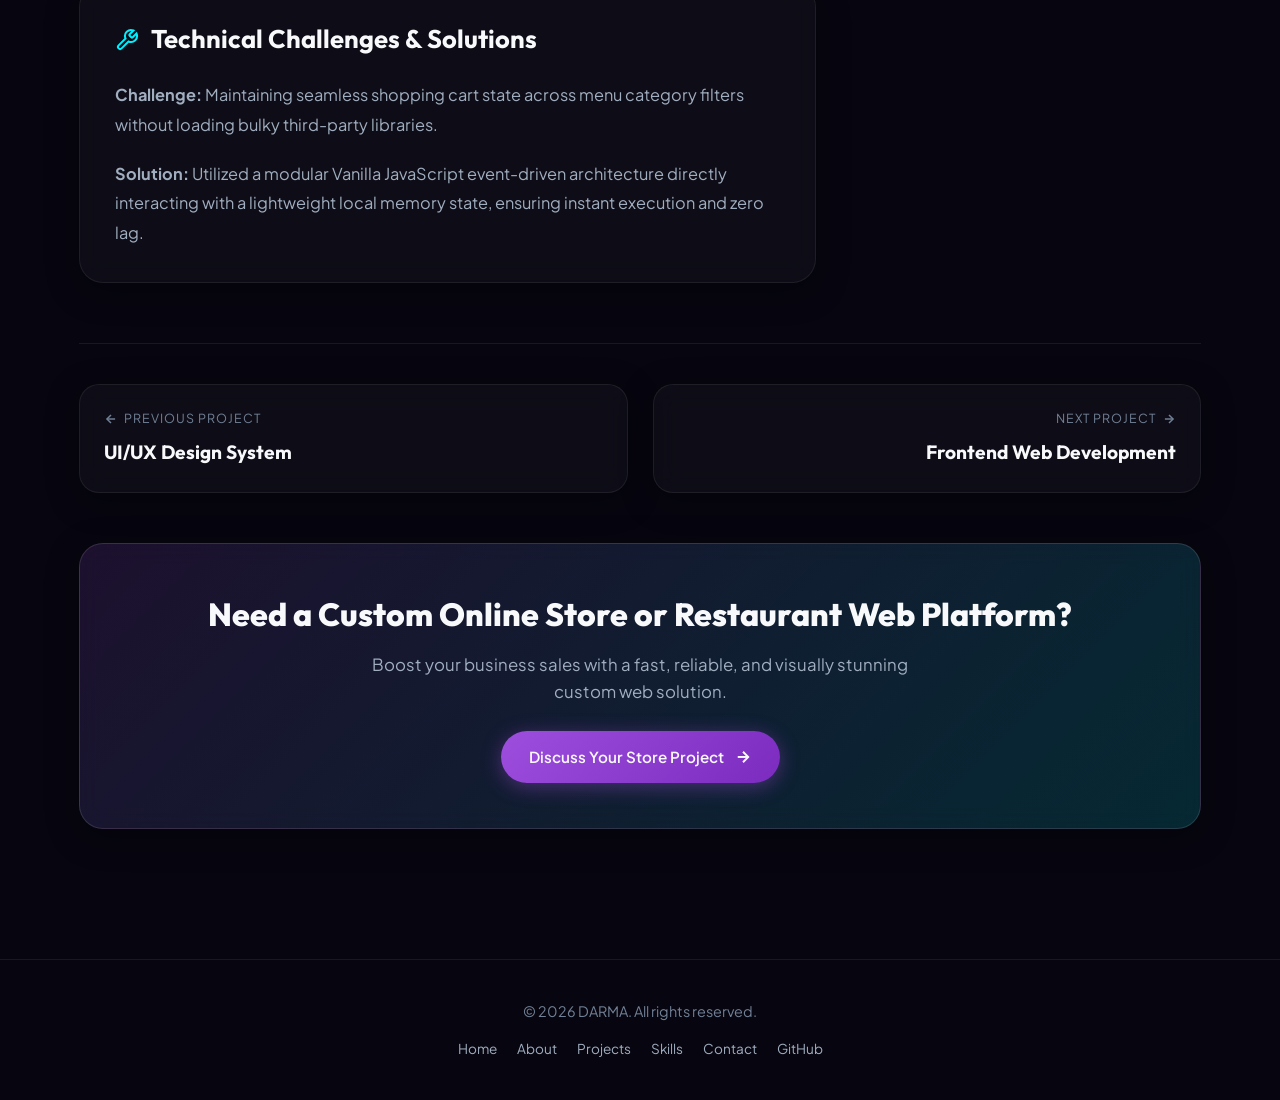
==== commit d1558774: "Update" ====
--- a/project-ecommerce.html
+++ b/project-ecommerce.html
@@ -1,12 +1,12 @@
 <!DOCTYPE html>
-<html lang="id">
+<html lang="en">
 
 <head>
   <meta charset="UTF-8">
   <meta name="viewport" content="width=device-width, initial-scale=1.0">
   <title>Custom E-Commerce Platform (ARR Cafe) | Darma Portfolio</title>
   <meta name="description"
-    content="Detail proyek Custom E-Commerce Platform (ARR Cafe): Platform toko online dan kafe interaktif dengan katalog produk, shopping cart logic, dan responsive checkout flow.">
+    content="Project details for Custom E-Commerce Platform (ARR Cafe): Interactive online store and cafe platform with dynamic product catalog, shopping cart logic, and responsive checkout flow.">
   <link rel="stylesheet" href="styles.css">
 </head>
 
@@ -62,7 +62,7 @@
             <line x1="19" y1="12" x2="5" y2="12"></line>
             <polyline points="12 19 5 12 12 5"></polyline>
           </svg>
-          Kembali ke Projects
+          Back to Projects
         </a>
       </div>
 
@@ -73,25 +73,25 @@
           ARR Cafe & Bakery <span class="gradient-text">Custom E-Commerce</span> Platform
         </h1>
         <p class="project-hero-subtitle">
-          Pengembangan website platform e-commerce dan pemesanan menu online interaktif untuk ARR Cafe. Dilengkapi sistem katalog produk dinamis, kalkulasi keranjang belanja (shopping cart logic), dan integrasi alur pemesanan cepat yang ringan dan responsif.
+          Development of a modern custom e-commerce web platform and interactive online menu ordering system for ARR Cafe. Built with a dynamic product catalog, real-time shopping cart logic, and a streamlined, responsive checkout workflow.
         </p>
 
         <!-- Project Meta Bar -->
         <div class="glass-card project-meta-grid">
           <div class="project-meta-item">
-            <h5>Kategori</h5>
+            <h5>Category</h5>
             <p>E-Commerce Web Application</p>
           </div>
           <div class="project-meta-item">
-            <h5>Peran Saya</h5>
-            <p>Full-Stack / Web Developer</p>
+            <h5>My Role</h5>
+            <p>Front End / UI/UX Designer</p>
           </div>
           <div class="project-meta-item">
             <h5>Target Client</h5>
             <p>ARR Cafe & F&B Retail</p>
           </div>
           <div class="project-meta-item">
-            <h5>Teknologi</h5>
+            <h5>Tech Stack</h5>
             <p>HTML5, CSS3, JavaScript</p>
           </div>
           <div class="project-meta-item">
@@ -119,7 +119,7 @@
         <!-- Left Main Content Column -->
         <div class="project-main-content">
 
-          <!-- Section 1: Ringkasan Proyek -->
+          <!-- Section 1: Project Overview -->
           <div class="glass-card detail-section-block">
             <h3>
               <svg width="24" height="24" viewBox="0 0 24 24" fill="none" stroke="currentColor" stroke-width="2">
@@ -127,26 +127,26 @@
                 <line x1="12" y1="16" x2="12" y2="12"></line>
                 <line x1="12" y1="8" x2="12.01" y2="8"></line>
               </svg>
-              Latar Belakang & Ringkasan Proyek
+              Project Background & Overview
             </h3>
             <p>
-              ARR Cafe membutuhkan sebuah platform web mandiri yang memungkinkan pelanggan melihat menu makanan, minuman, dan bakery secara visual, memilih varian produk, menambahkan ke keranjang belanja, serta melakukan reservasi atau checkout dengan cepat tanpa harus melewati prosedur rumit.
-            </p>
-            <p>
-              Solusi yang dibangun mengedepankan performa tinggi tanpa dependensi berat (pure lightweight architecture). Melalui manipulasi DOM yang efisien dan penyimpanan status lokal (client-side state management), pengunjung merasakan pengalaman berbelanja yang instan, responsif di semua ukuran gadget, dan estetis secara visual.
-            </p>
-          </div>
-
-          <!-- Section 2: Fitur Utama & Keunggulan -->
+              ARR Cafe needed an independent web platform allowing customers to visually explore their food, beverage, and bakery menu, select product variants, manage their shopping cart, and smoothly complete reservations or checkouts without unnecessary complexity.
+            </p>
+            <p>
+              The resulting solution prioritizes high performance and a pure, lightweight architecture without heavy external dependencies. Through efficient DOM manipulation and client-side state management, users enjoy an instant, highly responsive shopping experience across all screen sizes with modern visual aesthetics.
+            </p>
+          </div>
+
+          <!-- Section 2: Key Features & System Highlights -->
           <div class="glass-card detail-section-block">
             <h3>
               <svg width="24" height="24" viewBox="0 0 24 24" fill="none" stroke="currentColor" stroke-width="2">
                 <polygon points="12 2 15.09 8.26 22 9.27 17 14.14 18.18 21.02 12 17.77 5.82 21.02 7 14.14 2 9.27 8.91 8.26 12 2"></polygon>
               </svg>
-              Fitur Utama Sistem E-Commerce
+              Core Features & System Highlights
             </h3>
             <p>
-              Daftar fitur kunci yang dirancang untuk mendukung konversi transaksi dan kemudahan pelanggan:
+              Key features designed to maximize conversion rates and provide a seamless customer ordering experience:
             </p>
 
             <div class="detail-feature-grid">
@@ -159,7 +159,7 @@
                   </svg>
                 </div>
                 <h4>Interactive Cart Engine</h4>
-                <p>Kalkulasi subtotal otomatis, penambahan/pengurangan kuantitas item instan, dan penyimpanan status keranjang belanja.</p>
+                <p>Automatic subtotal calculations, instant item quantity adjustments, and local cart state persistence.</p>
               </div>
 
               <div class="detail-feature-card">
@@ -171,8 +171,8 @@
                     <rect x="3" y="14" width="7" height="7"></rect>
                   </svg>
                 </div>
-                <h4>Katalog Kategori Menu</h4>
-                <p>Pengelompokan menu (Coffee, Non-Coffee, Meals, Pastry) dengan sistem filter cepat untuk kemudahan navigasi pembeli.</p>
+                <h4>Menu Category Catalog</h4>
+                <p>Organized product menu categories (Coffee, Non-Coffee, Meals, Pastry) with fast filtering for effortless browsing.</p>
               </div>
 
               <div class="detail-feature-card">
@@ -182,8 +182,8 @@
                     <polyline points="22 4 12 14.01 9 11.01"></polyline>
                   </svg>
                 </div>
-                <h4>Checkout Flow Terstruktur</h4>
-                <p>Formulir pemesanan ringkas dengan validasi data pelanggan, pilihan metode pengiriman/dine-in, dan rekap pesanan siap kirim.</p>
+                <h4>Structured Checkout Flow</h4>
+                <p>Streamlined checkout form with client-side input validation, delivery/dine-in selection, and instant order summary.</p>
               </div>
 
               <div class="detail-feature-card">
@@ -194,71 +194,71 @@
                   </svg>
                 </div>
                 <h4>Mobile-First Experience</h4>
-                <p>Dukungan penuh untuk pemesanan via smartphone dengan tombol floating cart dan layout sentuh yang ergonomis.</p>
+                <p>Full optimization for smartphone ordering with a floating cart button and ergonomic touch layouts.</p>
               </div>
             </div>
           </div>
 
-          <!-- Section 3: Metodologi & Alur Proses -->
+          <!-- Section 3: Development Process & Methodology -->
           <div class="glass-card detail-section-block">
             <h3>
               <svg width="24" height="24" viewBox="0 0 24 24" fill="none" stroke="currentColor" stroke-width="2">
                 <polyline points="22 12 18 12 15 21 9 3 6 12 2 12"></polyline>
               </svg>
-              Tahapan Pengembangan Sistem
+              Development Process & Methodology
             </h3>
             <p>
-              Pendekatan pengembangan dilakukan secara agile mulai dari perancangan data hingga pengujian performa:
+              An agile development workflow was applied from data schema design to cross-device performance testing:
             </p>
 
             <div class="process-timeline">
               <div class="process-step-card">
                 <div class="process-step-num">01</div>
                 <div class="process-step-body">
-                  <h4>Analisis Menu & Struktur Data Produk</h4>
-                  <p>Menyusun skema objek data produk menu (ID, nama, harga, deskripsi, gambar kategori, ketersediaan stok).</p>
+                  <h4>Menu Analysis & Product Data Schema</h4>
+                  <p>Structuring the JavaScript product data models (ID, name, price, description, category imagery, stock status).</p>
                 </div>
               </div>
 
               <div class="process-step-card">
                 <div class="process-step-num">02</div>
                 <div class="process-step-body">
-                  <h4>Desain UI & Komponen Layout Responsif</h4>
-                  <p>Membangun antarmuka modern dengan kartu menu bertema hangat, banner promosi dinamis, dan modal popup keranjang belanja.</p>
+                  <h4>UI Design & Responsive Layout Components</h4>
+                  <p>Designing modern interfaces featuring warm cafe-themed cards, dynamic promotional banners, and interactive cart modals.</p>
                 </div>
               </div>
 
               <div class="process-step-card">
                 <div class="process-step-num">03</div>
                 <div class="process-step-body">
-                  <h4>Pengembangan Logika Javascript & Cart Engine</h4>
-                  <p>Menuliskan algoritma pengelolaan array keranjang belanja (add, remove, quantity update, total summary, data persistence).</p>
+                  <h4>JavaScript Logic & Cart Engine Development</h4>
+                  <p>Implementing modular algorithms for shopping cart state management (add, remove, quantity updates, total summary calculation, and persistence).</p>
                 </div>
               </div>
 
               <div class="process-step-card">
                 <div class="process-step-num">04</div>
                 <div class="process-step-body">
-                  <h4>Pengujian Lintas Perangkat & Optimasi Performa</h4>
-                  <p>Memastikan waktu muat di bawah 1 detik, kompatibilitas browser modern, dan zero-lag checkout experience.</p>
+                  <h4>Cross-Device Testing & Performance Optimization</h4>
+                  <p>Ensuring sub-second load times, modern browser compatibility, and a zero-lag interactive experience.</p>
                 </div>
               </div>
             </div>
           </div>
 
-          <!-- Section 4: Tantangan & Solusi -->
+          <!-- Section 4: Technical Challenges & Solutions -->
           <div class="glass-card detail-section-block">
             <h3>
               <svg width="24" height="24" viewBox="0 0 24 24" fill="none" stroke="currentColor" stroke-width="2">
                 <path d="M14.7 6.3a1 1 0 0 0 0 1.4l1.6 1.6a1 1 0 0 0 1.4 0l3.77-3.77a6 6 0 0 1-7.94 7.94l-6.91 6.91a2.12 2.12 0 0 1-3-3l6.91-6.91a6 6 0 0 1 7.94-7.94l-3.76 3.76z"></path>
               </svg>
-              Tantangan Teknis & Solusi
+              Technical Challenges & Solutions
             </h3>
             <p>
-              <strong>Tantangan:</strong> Mempertahankan status belanja pengguna saat navigasi antar kategori tanpa menggunakan library eksternal yang berat.
-            </p>
-            <p>
-              <strong>Solusi:</strong> Menggunakan struktur event listener modular berbasis Vanilla JavaScript murni yang berinteraksi langsung dengan local memory model, menghasilkan eksekusi yang sangat ringan dan instan.
+              <strong>Challenge:</strong> Maintaining seamless shopping cart state across menu category filters without loading bulky third-party libraries.
+            </p>
+            <p>
+              <strong>Solution:</strong> Utilized a modular Vanilla JavaScript event-driven architecture directly interacting with a lightweight local memory state, ensuring instant execution and zero lag.
             </p>
           </div>
 
@@ -275,7 +275,7 @@
                 <path d="M2 17l10 5 10-5"></path>
                 <path d="M2 12l10 5 10-5"></path>
               </svg>
-              Tech Stack & Fitur
+              Tech Stack & Capabilities
             </h4>
             <div class="tech-badges-wrap">
               <span class="tech-badge-item">HTML5 Semantic</span>
@@ -326,7 +326,7 @@
                 <path d="M10 13a5 5 0 0 0 7.54.54l3-3a5 5 0 0 0-7.07-7.07l-1.72 1.71"></path>
                 <path d="M14 11a5 5 0 0 0-7.54-.54l-3 3a5 5 0 0 0 7.07 7.07l1.71-1.71"></path>
               </svg>
-              Tautan Proyek
+              Project Links
             </h4>
             <div class="sidebar-links">
               <a href="https://github.com/Darma-kze/ARR_Cafe" target="_blank" rel="noopener noreferrer" class="sidebar-link-btn btn-github">
@@ -336,7 +336,7 @@
                 </svg>
               </a>
               <a href="index.html#contact" class="sidebar-link-btn">
-                <span>Pesan Website E-Commerce</span>
+                <span>Order an E-Commerce Website</span>
                 <svg width="16" height="16" viewBox="0 0 24 24" fill="none" stroke="currentColor" stroke-width="2">
                   <line x1="5" y1="12" x2="19" y2="12"></line>
                   <polyline points="12 5 19 12 12 19"></polyline>
@@ -357,14 +357,14 @@
               <line x1="19" y1="12" x2="5" y2="12"></line>
               <polyline points="12 19 5 12 12 5"></polyline>
             </svg>
-            Proyek Sebelumnya
+            Previous Project
           </span>
           <span class="pagination-title">UI/UX Design System</span>
         </a>
 
         <a href="project-frontend.html" class="glass-card pagination-btn-card next">
           <span class="pagination-label">
-            Proyek Selanjutnya
+            Next Project
             <svg width="14" height="14" viewBox="0 0 24 24" fill="none" stroke="currentColor" stroke-width="2.5">
               <line x1="5" y1="12" x2="19" y2="12"></line>
               <polyline points="12 5 19 12 12 19"></polyline>
@@ -376,10 +376,10 @@
 
       <!-- Bottom CTA Banner -->
       <div class="glass-card project-detail-cta">
-        <h3>Butuh Website Toko Online atau Pemesanan Restoran?</h3>
-        <p>Tingkatkan penjualan bisnis Anda dengan sistem web custom yang cepat, terpercaya, dan memukau.</p>
+        <h3>Need a Custom Online Store or Restaurant Web Platform?</h3>
+        <p>Boost your business sales with a fast, reliable, and visually stunning custom web solution.</p>
         <a href="index.html#contact" class="btn btn-primary" style="display: inline-flex;">
-          Konsultasikan Kebutuhan Toko Anda
+          Discuss Your Store Project
           <svg width="18" height="18" viewBox="0 0 24 24" fill="none" stroke="currentColor" stroke-width="2.5">
             <line x1="5" y1="12" x2="19" y2="12"></line>
             <polyline points="12 5 19 12 12 19"></polyline>
--- a/styles.css
+++ b/styles.css
@@ -1598,6 +1598,221 @@
   display: block;
 }
 
+/* Clickable Video Hero Showcase */
+.video-hero-link {
+  display: block;
+  position: relative;
+  overflow: hidden;
+  cursor: pointer;
+}
+
+.video-hero-link img {
+  transition: transform 0.5s cubic-bezier(0.16, 1, 0.3, 1), filter 0.5s ease;
+}
+
+.video-play-overlay {
+  position: absolute;
+  inset: 0;
+  background: radial-gradient(circle at center, rgba(0, 0, 0, 0.35) 0%, rgba(0, 0, 0, 0.75) 100%);
+  display: flex;
+  flex-direction: column;
+  align-items: center;
+  justify-content: center;
+  gap: 15px;
+  opacity: 0.95;
+  transition: all 0.4s ease;
+}
+
+.video-play-btn-pulse {
+  width: 76px;
+  height: 76px;
+  border-radius: 50%;
+  background: #ff0000;
+  color: #ffffff;
+  display: flex;
+  align-items: center;
+  justify-content: center;
+  box-shadow: 0 0 0 0 rgba(255, 0, 0, 0.7), 0 10px 30px rgba(255, 0, 0, 0.5);
+  animation: playPulse 2s infinite;
+  transition: transform 0.3s ease, background 0.3s ease;
+}
+
+.video-play-btn-pulse svg {
+  margin-left: 4px;
+}
+
+.video-play-text {
+  font-family: var(--font-heading);
+  font-size: 1.05rem;
+  font-weight: 700;
+  color: #ffffff;
+  text-shadow: 0 2px 10px rgba(0, 0, 0, 0.8);
+  letter-spacing: 0.5px;
+  background: rgba(0, 0, 0, 0.65);
+  padding: 8px 20px;
+  border-radius: 30px;
+  border: 1px solid rgba(255, 255, 255, 0.2);
+  backdrop-filter: blur(8px);
+  transition: all 0.3s ease;
+}
+
+@keyframes playPulse {
+  0% {
+    box-shadow: 0 0 0 0 rgba(255, 0, 0, 0.7), 0 0 20px rgba(255, 0, 0, 0.5);
+  }
+  70% {
+    box-shadow: 0 0 0 22px rgba(255, 0, 0, 0), 0 0 30px rgba(255, 0, 0, 0.6);
+  }
+  100% {
+    box-shadow: 0 0 0 0 rgba(255, 0, 0, 0), 0 0 20px rgba(255, 0, 0, 0.5);
+  }
+}
+
+.video-hero-link:hover img {
+  transform: scale(1.04);
+  filter: brightness(1.1);
+}
+
+.video-hero-link:hover .video-play-overlay {
+  opacity: 1;
+  background: radial-gradient(circle at center, rgba(0, 0, 0, 0.2) 0%, rgba(0, 0, 0, 0.8) 100%);
+}
+
+.video-hero-link:hover .video-play-btn-pulse {
+  transform: scale(1.15);
+  background: #ff1a1a;
+}
+
+.video-hero-link:hover .video-play-text {
+  background: #ff0000;
+  border-color: #ff0000;
+  box-shadow: 0 4px 15px rgba(255, 0, 0, 0.4);
+}
+
+/* Clickable Figma Hero Showcase */
+.figma-hero-link {
+  display: block;
+  position: relative;
+  overflow: hidden;
+  cursor: pointer;
+  text-decoration: none;
+}
+
+.figma-hero-link img {
+  transition: transform 0.5s cubic-bezier(0.16, 1, 0.3, 1), filter 0.5s ease;
+}
+
+.figma-hero-overlay {
+  position: absolute;
+  inset: 0;
+  background: radial-gradient(circle at center, rgba(15, 23, 42, 0.25) 0%, rgba(15, 23, 42, 0.75) 100%);
+  display: flex;
+  flex-direction: column;
+  align-items: center;
+  justify-content: center;
+  opacity: 0.92;
+  transition: all 0.4s ease;
+}
+
+.figma-hero-badge {
+  display: inline-flex;
+  align-items: center;
+  gap: 10px;
+  background: rgba(18, 18, 24, 0.88);
+  border: 1px solid rgba(255, 255, 255, 0.2);
+  padding: 12px 24px;
+  border-radius: 40px;
+  backdrop-filter: blur(12px);
+  color: #ffffff;
+  font-family: var(--font-heading);
+  font-size: 1rem;
+  font-weight: 700;
+  letter-spacing: 0.3px;
+  box-shadow: 0 10px 30px rgba(0, 0, 0, 0.5), 0 0 20px rgba(162, 89, 255, 0.25);
+  transition: all 0.3s cubic-bezier(0.16, 1, 0.3, 1);
+}
+
+.figma-hero-link:hover img {
+  transform: scale(1.03);
+  filter: brightness(1.05);
+}
+
+.figma-hero-link:hover .figma-hero-overlay {
+  opacity: 1;
+  background: radial-gradient(circle at center, rgba(15, 23, 42, 0.15) 0%, rgba(15, 23, 42, 0.85) 100%);
+}
+
+.figma-hero-link:hover .figma-hero-badge {
+  transform: translateY(-3px) scale(1.04);
+  background: rgba(26, 26, 36, 0.95);
+  border-color: #a259ff;
+  box-shadow: 0 15px 35px rgba(0, 0, 0, 0.6), 0 0 30px rgba(162, 89, 255, 0.45);
+}
+
+/* Clickable GitHub Hero Showcase */
+.github-hero-link {
+  display: block;
+  position: relative;
+  overflow: hidden;
+  cursor: pointer;
+  text-decoration: none;
+}
+
+.github-hero-link img {
+  transition: transform 0.5s cubic-bezier(0.16, 1, 0.3, 1), filter 0.5s ease;
+}
+
+.github-hero-overlay {
+  position: absolute;
+  inset: 0;
+  background: radial-gradient(circle at center, rgba(15, 23, 42, 0.25) 0%, rgba(15, 23, 42, 0.75) 100%);
+  display: flex;
+  flex-direction: column;
+  align-items: center;
+  justify-content: center;
+  opacity: 0.92;
+  transition: all 0.4s ease;
+}
+
+.github-hero-badge {
+  display: inline-flex;
+  align-items: center;
+  gap: 10px;
+  background: rgba(18, 18, 24, 0.88);
+  border: 1px solid rgba(255, 255, 255, 0.2);
+  padding: 12px 24px;
+  border-radius: 40px;
+  backdrop-filter: blur(12px);
+  color: #ffffff;
+  font-family: var(--font-heading);
+  font-size: 1rem;
+  font-weight: 700;
+  letter-spacing: 0.3px;
+  box-shadow: 0 10px 30px rgba(0, 0, 0, 0.5), 0 0 20px rgba(0, 240, 255, 0.25);
+  transition: all 0.3s cubic-bezier(0.16, 1, 0.3, 1);
+}
+
+.github-hero-badge svg:first-child {
+  color: #00f0ff;
+}
+
+.github-hero-link:hover img {
+  transform: scale(1.03);
+  filter: brightness(1.05);
+}
+
+.github-hero-link:hover .github-hero-overlay {
+  opacity: 1;
+  background: radial-gradient(circle at center, rgba(15, 23, 42, 0.15) 0%, rgba(15, 23, 42, 0.85) 100%);
+}
+
+.github-hero-link:hover .github-hero-badge {
+  transform: translateY(-3px) scale(1.04);
+  background: rgba(24, 28, 42, 0.95);
+  border-color: var(--secondary);
+  box-shadow: 0 15px 35px rgba(0, 0, 0, 0.6), 0 0 30px rgba(0, 240, 255, 0.4);
+}
+
 /* Main Content Layout */
 .project-detail-layout {
   display: grid;
@@ -1826,6 +2041,18 @@
   background: linear-gradient(45deg, #f09433 0%, #e6683c 25%, #dc2743 50%, #cc2366 75%, #bc1888 100%);
   border-color: transparent;
   box-shadow: 0 4px 15px rgba(220, 39, 67, 0.4);
+}
+
+.sidebar-link-btn.btn-youtube:hover {
+  background: #ff0000;
+  border-color: #ff0000;
+  box-shadow: 0 4px 15px rgba(255, 0, 0, 0.4);
+}
+
+.sidebar-link-btn.btn-figma:hover {
+  background: linear-gradient(135deg, #1e1e2e, #2d1b4e);
+  border-color: #a259ff;
+  box-shadow: 0 4px 15px rgba(162, 89, 255, 0.35);
 }
 
 /* Key Metrics Box */
